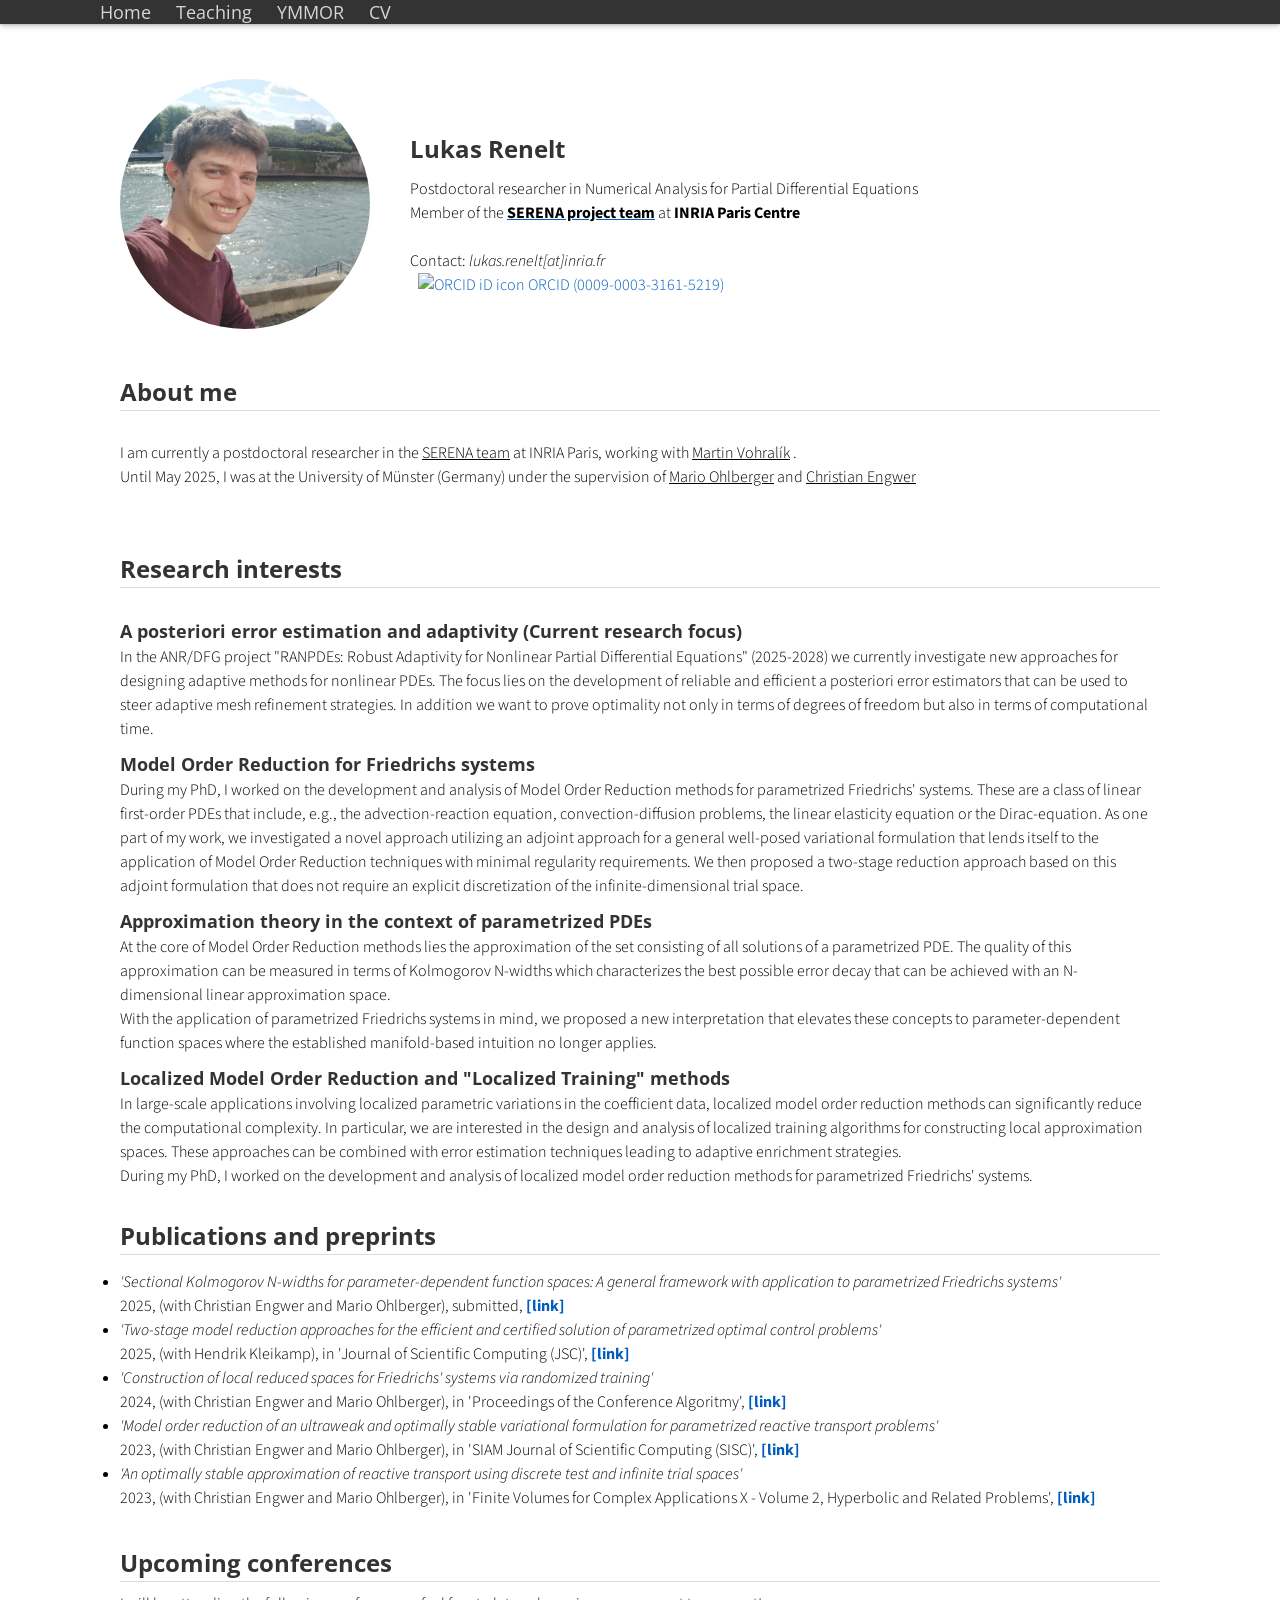
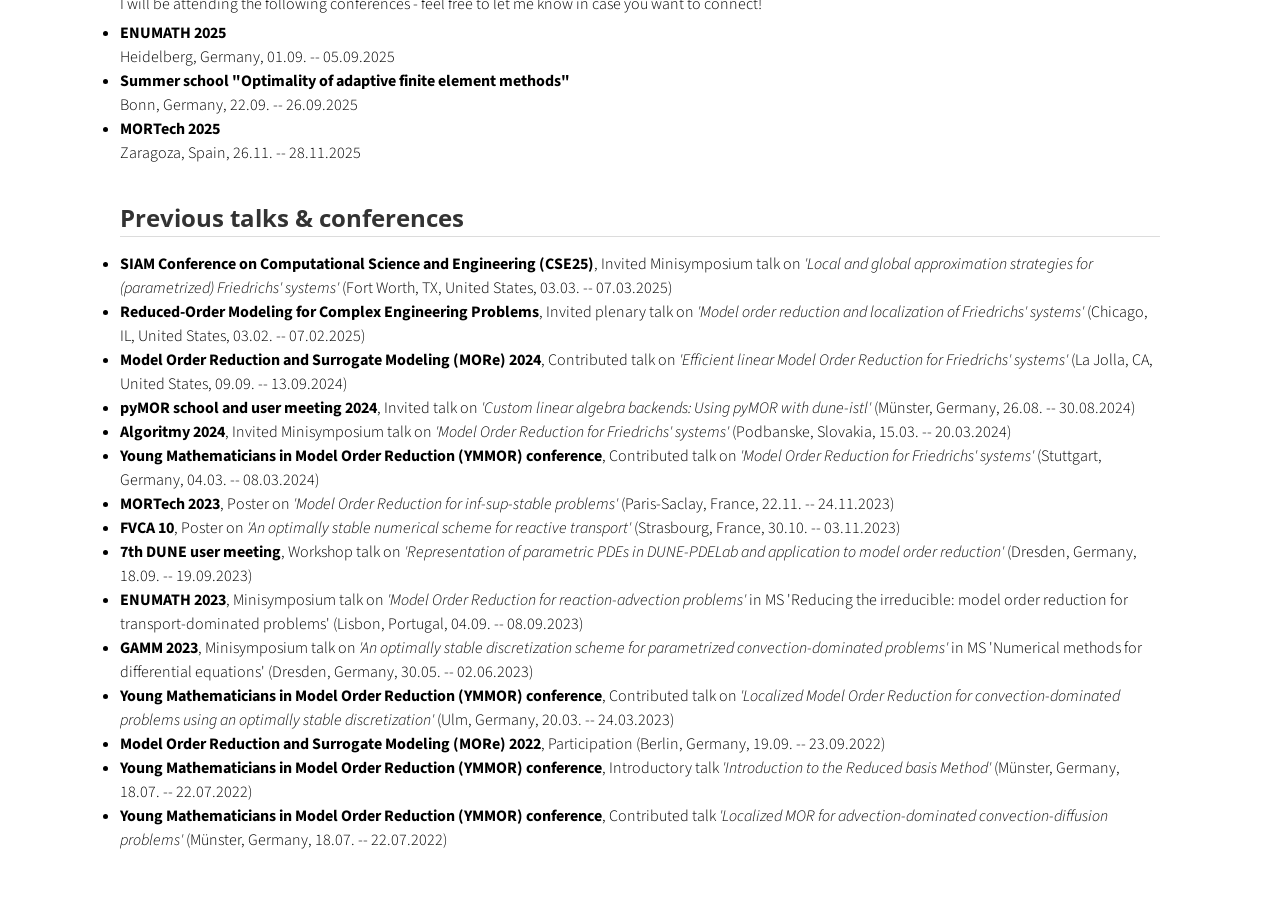
==== index.html @ 1e5be952 "add orcid" ====
<!doctype html>
<html>

<head>
  <title>Lukas Renelt</title>
  <meta charset="utf-8" name="viewport" content="width=device-width, initial-scale=1">
  <link rel="icon" type="" href="img/icons8-matlab-64.png"> 
  <link href="css/frame.css" media="screen" rel="stylesheet" type="text/css" />
  <link href="css/controls.css" media="screen" rel="stylesheet" type="text/css" />
  <link href="css/custom.css" media="screen" rel="stylesheet" type="text/css" />
  <link href='https://fonts.googleapis.com/css?family=Open+Sans:400,700' rel='stylesheet' type='text/css'>
  <link href='https://fonts.googleapis.com/css?family=Open+Sans+Condensed:300,700' rel='stylesheet' type='text/css'>
  <link href="https://fonts.googleapis.com/css?family=Source+Sans+Pro:400,700" rel="stylesheet">
  <script src="https://ajax.googleapis.com/ajax/libs/jquery/3.3.1/jquery.min.js"></script>
  <script src="js/menu.js"></script>
  <script>
    (function (i, s, o, g, r, a, m) {
      i['GoogleAnalyticsObject'] = r;
      i[r] = i[r] || function () {
        (i[r].q = i[r].q || []).push(arguments)
      }, i[r].l = 1 * new Date();
      a = s.createElement(o),
        m = s.getElementsByTagName(o)[0];
      a.async = 1;
      a.src = g;
      m.parentNode.insertBefore(a, m)
    })(window, document, 'script', 'https://www.google-analytics.com/analytics.js', 'ga');
    ga('create', 'UA-103598896-1', 'auto');
    ga('send', 'pageview');
  </script>
</head>


<body>
  <div class="menu-container"></div>
  <div class="content-container">
    <div class="content">
      <div class="content-table flex-column">
        <div class="flex-row">
          <div class="flex-item flex-column">
            <img class="image" id="me" src="img/profile.jpeg" alt="An image showing the author of the website Lukas Renelt">
          </div>
          <div class="flex-item flex-column">
            <h2>Lukas Renelt</h2>
            <p class="text">
              Postdoctoral researcher in Numerical Analysis for Partial Differential Equations<br>
              Member of the
              <a href="https://team.inria.fr/serena/" style="text-decoration-line: underline" target="_blank"><b><FONT COLOR="#000000">SERENA project team</FONT></b></a>
              at
              <a href="https://www.inria.fr/en/inria-paris-centre" target="_blank"><b><FONT COLOR="#000000">INRIA Paris Centre</FONT></b></a>
              <br><br>
              Contact: <em>lukas.renelt[<span>at</span>]inria.fr</em><br>
              <a
                id="cy-effective-orcid-url"
                class="underline"
                href="https://orcid.org/0009-0003-3161-5219"
                target="orcid.widget"
                rel="me noopener noreferrer"
                style="vertical-align: top">
                <img
                  src="https://orcid.org/sites/default/files/images/orcid_16x16.png"
                  style="width: 1em; margin-inline-start: 0.5em"
                  alt="ORCID iD icon"/>
                 ORCID (0009-0003-3161-5219)
              </a>
            </p>
          </div>
        </div>
        <div class="flex-row">
          <div class="flex-item flex-column">
            <h2>About me</h2>
            <hr>
            <p class="text">
              <Div Align=justify> 
                I am currently a postdoctoral researcher in the   
                <a href="https://team.inria.fr/serena/" style="text-decoration-line: underline; color: black;" target="_blank">
                  SERENA team</a>
                at INRIA Paris, working with
                <a href="https://who.rocq.inria.fr/Martin.Vohralik/" style="text-decoration-line: underline; color: black;" target="_blank">
                  Martin Vohralík</a>
                .
                <br>
                Until May 2025, I was at the University of Münster (Germany)
                under the supervision of
                <a href="https://www.uni-muenster.de/AMM/en/ohlberger/team/mario_ohlberger.shtml" style="text-decoration-line: underline; color: black;" target="_blank">
                  Mario Ohlberger</a>
                and
                <a href="https://www.uni-muenster.de/AMM/en/engwer/team/engwer.shtml" style="text-decoration-line: underline; color: black;" target="_blank">
                  Christian Engwer</a>
              </Div>
            </p>

          <h2 id="interests">Research interests</h2>
          <hr>
          <p class="text-small-margin">          
          <h3 id="aposteriori">A posteriori error estimation and adaptivity (Current research focus)</h3>
          In the ANR/DFG project "RANPDEs: Robust Adaptivity for Nonlinear Partial Differential Equations" (2025-2028) we currently investigate new approaches for designing adaptive methods for nonlinear PDEs.
          The focus lies on the development of reliable and efficient a posteriori error estimators that can be used to steer adaptive mesh refinement strategies. In addition we want to prove optimality not only in terms of degrees of freedom but also in terms of computational time.
          
          <h3>Model Order Reduction for Friedrichs systems</h3>
          During my PhD, I worked on the development and analysis of Model Order Reduction methods for parametrized Friedrichs' systems. These are a class of linear first-order PDEs that include, e.g., the advection-reaction equation, convection-diffusion problems, the linear elasticity equation or the Dirac-equation.
          As one part of my work, we investigated a novel approach utilizing an adjoint approach for a general well-posed variational formulation that lends itself to the application of Model Order Reduction techniques with minimal regularity requirements.
          We then proposed a two-stage reduction approach based on this adjoint formulation that does not require an explicit discretization of the infinite-dimensional trial space.

          <h3 id="fiberTheory">Approximation theory in the context of parametrized PDEs</h3>
          At the core of Model Order Reduction methods lies the approximation of the set consisting of all solutions of a parametrized PDE.
          The quality of this approximation can be measured in terms of Kolmogorov N-widths which characterizes the best possible error decay that can be achieved with an N-dimensional linear approximation space.
          <br>
          With the application of parametrized Friedrichs systems in mind, we proposed a new interpretation that elevates these concepts to parameter-dependent function spaces where the established manifold-based intuition no longer applies. 
          
          <h3 id="localizedMor">Localized Model Order Reduction and "Localized Training" methods</h3>
          In large-scale applications involving localized parametric variations in the coefficient data, localized model order reduction methods can significantly reduce the computational complexity.
          In particular, we are interested in the design and analysis of localized training algorithms for constructing local approximation spaces.
          These approaches can be combined with error estimation techniques leading to adaptive enrichment strategies.
          <br>
          During my PhD, I worked on the development and analysis of localized model order reduction methods for parametrized Friedrichs' systems.
              
          <h2 id="journal-paper">Publications and preprints</h2>
          <hr>
          <ul class="text-small-margin">
            <li>
              <em>'Sectional Kolmogorov N-widths for parameter-dependent function spaces: A general framework with application to parametrized Friedrichs systems'</em><br>
              2025, (with Christian Engwer and Mario Ohlberger), submitted,
              <a href="https://arxiv.org/abs/2507.00678"><b>[link]</b></a>
            </li>
            <li>
              <em>'Two-stage model reduction approaches for the efficient and certified solution of parametrized optimal control problems'</em><br>
              2025, (with Hendrik Kleikamp), in 'Journal of Scientific Computing (JSC)',
              <a href="https://dx.doi.org/10.1007/s10915-025-02988-w"><b>[link]</b></a>
            </li>
            <li>
              <em>'Construction of local reduced spaces for Friedrichs' systems via randomized training'</em><br>
              2024, (with Christian Engwer and Mario Ohlberger), in 'Proceedings of the Conference Algoritmy',
              <a href="http://www.iam.fmph.uniba.sk/amuc/ojs/index.php/algoritmy/article/view/2144"><b>[link]</b></a>
            </li>
            <li>
              <em>'Model order reduction of an ultraweak and optimally stable variational formulation for parametrized reactive transport problems'</em><br>
              2023, (with Christian Engwer and Mario Ohlberger), in 'SIAM Journal of Scientific Computing (SISC)',
              <a href="https://dx.doi.org/10.1137/23M1613402"><b>[link]</b></a>
            </li>
            <li>
              <em>'An optimally stable approximation of reactive transport using discrete test and infinite trial spaces'</em><br>
              2023, (with Christian Engwer and Mario Ohlberger), in 'Finite Volumes for Complex Applications X - Volume 2, Hyperbolic and Related Problems',
              <a href="https://dx.doi.org/10.1007/978-3-031-40860-1_30"><b>[link]</b></a>
            </li>
          </ul>

          <h2 id="talks">Upcoming conferences</h2>
          <hr>
          I will be attending the following conferences - feel free to let me know in case you want to connect!
          <ul class="text-small-margin">
            <li>
              <b>ENUMATH 2025</b> <br>
              Heidelberg, Germany, 01.09. -- 05.09.2025
            </li>
            <li>
              <b>Summer school "Optimality of adaptive finite element methods"</b> <br>
              Bonn, Germany, 22.09. -- 26.09.2025
            </li>
            <li>
              <b>MORTech 2025</b> <br>
              Zaragoza, Spain, 26.11. -- 28.11.2025
            </li>
          </ul>


          <h2 id="talks">Previous talks & conferences</h2>
          <hr>
          <ul class="text-small-margin">
            <li>
              <b>SIAM Conference on Computational Science and Engineering (CSE25)</b>, Invited Minisymposium talk on <em>'Local and global approximation strategies for (parametrized) Friedrichs' systems'</em> (Fort Worth, TX, United States, 03.03. -- 07.03.2025)
            </li>
            <li>
              <b>Reduced-Order Modeling for Complex Engineering Problems</b>, Invited plenary talk on <em>'Model order reduction and localization of Friedrichs' systems'</em> (Chicago, IL, United States, 03.02. -- 07.02.2025)
            </li>
            <li>
              <b>Model Order Reduction and Surrogate Modeling (MORe) 2024</b>, Contributed talk on <em>'Efficient linear Model Order Reduction for Friedrichs' systems'</em> (La Jolla, CA, United States, 09.09. -- 13.09.2024)
            </li>
            <li>
              <b>pyMOR school and user meeting 2024</b>, Invited talk on <em>'Custom linear algebra backends: Using pyMOR with dune-istl'</em> (Münster, Germany, 26.08. -- 30.08.2024)
            </li>
            <li>
              <b>Algoritmy 2024</b>, Invited Minisymposium talk on <em>'Model Order Reduction for Friedrichs' systems'</em> (Podbanske, Slovakia, 15.03. -- 20.03.2024)
            </li>
            <li>
              <b>Young Mathematicians in Model Order Reduction (YMMOR) conference</b>, Contributed talk on <em>'Model Order Reduction for Friedrichs' systems'</em> (Stuttgart, Germany, 04.03. -- 08.03.2024)
            </li>
            <li>
              <b>MORTech 2023</b>, Poster on <em>'Model Order Reduction for inf-sup-stable problems'</em> (Paris-Saclay, France, 22.11. -- 24.11.2023)
            </li>
            <li>
              <b>FVCA 10</b>, Poster on <em>'An optimally stable numerical scheme for reactive transport'</em> (Strasbourg, France, 30.10. -- 03.11.2023)
            </li>
            <li>
              <b>7th DUNE user meeting</b>, Workshop talk on <em>'Representation of parametric PDEs in DUNE-PDELab and application to model order reduction'</em> (Dresden, Germany, 18.09. -- 19.09.2023)
            </li>
            <li>
              <b>ENUMATH 2023</b>, Minisymposium talk on <em>'Model Order Reduction for reaction-advection problems'</em> in MS 'Reducing the irreducible: model order reduction for transport-dominated problems' (Lisbon, Portugal, 04.09. -- 08.09.2023)
            </li>
            <li>
              <b>GAMM 2023</b>, Minisymposium talk on <em>'An optimally stable discretization scheme for parametrized convection-dominated problems'</em> in MS 'Numerical methods for differential equations' (Dresden, Germany, 30.05. -- 02.06.2023)
            </li>
            <li>
              <b>Young Mathematicians in Model Order Reduction (YMMOR) conference</b>, Contributed talk on <em>'Localized Model Order Reduction for convection-dominated problems using an optimally stable discretization'</em> (Ulm, Germany, 20.03. -- 24.03.2023)
            </li>
            <li>
              <b>Model Order Reduction and Surrogate Modeling (MORe) 2022</b>, Participation (Berlin, Germany, 19.09. -- 23.09.2022)
            </li>
            <li>
              <b>Young Mathematicians in Model Order Reduction (YMMOR) conference</b>, Introductory talk <em>'Introduction to the Reduced basis Method'</em> (Münster, Germany, 18.07. -- 22.07.2022)
            </li>
            <li>
              <b>Young Mathematicians in Model Order Reduction (YMMOR) conference</b>, Contributed talk <em>'Localized MOR for advection-dominated convection-diffusion problems'</em> (Münster, Germany, 18.07. -- 22.07.2022)
            </li>
          </ul>
        </div>
      </div>
    </div>
  </div>

</body>

</html>
---- css/frame.css ----
html,
body {
  margin: 0;
  padding: 0;
  background-color: white;
  font-family: 'Open Sans', Helvetica, Arial, sans-serif;
  left: 0;
  right: 0;
  width: auto;
}

/* This is a hack for FireFox that the <b> tag does not work */
strong,
b {
  font-weight: bold;
}

a {
  outline: none;
  cursor: pointer;
}

img {
  -webkit-touch-callout: none;
  -webkit-user-select: none;
  -khtml-user-select: none;
  -moz-user-select: none;
  -ms-user-select: none;
  user-select: none;
}

video {
  -webkit-touch-callout: none;
  -webkit-user-select: none;
  -khtml-user-select: none;
  -moz-user-select: none;
  -ms-user-select: none;
  user-select: none;
}

h2 {
  font-size: 24px;
  color: #333333;
  margin: 30px 0 0 0;
  padding: 0;
  font-weight: bold;
  font-family: 'Open Sans', Helvetica, Arial, sans-serif;
}

h3 {
  font-size: 18px;
  color: #333333;
  margin: 10px 0 0 0;
  padding: 0;
  font-weight: bold;
  font-family: 'Open Sans', Helvetica, Arial, sans-serif;
}

ul,
ol {
  margin: 10px 0 10px 0;
}

li ol,
li ul {
  margin: 0;
}

hr {
  border: 0;
  height: 1px;
  background: rgb(220, 220, 220);
  margin: 0 0 10px 0;
}

.menu-container {
  z-index: 2;
  position: relative;
  width: 100%;
  background-color: #333333;
  min-width: 300px;
  -webkit-touch-callout: none;
  -webkit-user-select: none;
  -khtml-user-select: none;
  -moz-user-select: none;
  -ms-user-select: none;
  user-select: none;
  box-shadow: 0 0px 4px rgb(0 0 0 / 32%), 0 0px 10px rgb(0 0 0 / 23%);
}

.menu {
  position: relative;
  margin: 0 auto;
  max-width: 1100px;
}

.menu .menu-table {
  padding: 0px 10px;
  width: 100%;
  margin: 0;
}

.menu .menu-highlight {
  color: rgb(255, 255, 255) !important;
  opacity: 1 !important;
  font-weight: 700 !important;
}

.menu .logo {
  margin-left: 20px;
}

.menu .logo a {
  color: rgba(255, 255, 255, 0.8);
  font-family: 'Open Sans Condensed', Helvetica, Arial, sans-serif;
  font-size: 30px;
  text-decoration: none;
  font-weight: 700;
  flex: 1 auto;
  padding: 10px 0;
}

.menu .logo a:hover {
  cursor: pointer;
}

.menu .logo img {
  margin: 0;
  padding: 0;
}

.menu .menu-button {
  width: 40px;
  height: 40px;
  display: none;
  cursor: pointer;
  margin-right: 20px;
}

.menu .menu-button img {
  width: 30px;
  height: 30px;
}

.menu .menu-items {
  align-self: stretch;
}

.menu .menu-items>a,
.menu .menu-items>div {
  color: rgba(255, 255, 255, 0.8);
  text-decoration: none;
  font-weight: 400;
  font-size: 18px;
  flex: 1 auto;
  transition: opacity 0.1s ease-in-out;
  -moz-transition: opacity 0.1s ease-in-out;
  -webkit-transition: opacity 0.1s ease-in-out;
  font-family: 'Open Sans', Helvetica, Arial, sans-serif;
  white-space: nowrap;
  display: flex;
  align-items: center;
  height: 100%;
}

.menu .menu-items>a:not(:last-child),
.menu .menu-items>div:not(:last-child) {
  margin-right: 25px;
}

.menu .menu-items>a:hover,
.menu .menu-items>div:hover {
  color: rgb(255, 255, 255);
  opacity: 1;
  cursor: pointer;
}

.menu .menu-items .dropdown {
  overflow: hidden;
  cursor: pointer;
}

.menu .menu-items .dropdown .dropbtn {
  font-family: inherit;
  text-decoration: inherit;
  color: inherit;
  font-weight: inherit;
  font-size: inherit;
  transition: inherit;
  -moz-transition: inherit;
  -webkit-transition: inherit;
  white-space: inherit;
  display: flex;
  align-items: center;
  height: 100%;
}

.menu .menu-items .dropdown i {
  color: #ffffff;
  margin-left: 5px;
}

.menu .menu-items .dropdown .dropdown-content {
  display: none;
  position: absolute;
  background-color: #f9f9f9;
  min-width: 100px;
  box-shadow: 0px 8px 16px 0px rgba(0, 0, 0, 0.2);
  z-index: 1;
  top: 100%;
  border-top: 3px solid #848484;
  border-bottom-left-radius: 2px;
  border-bottom-right-radius: 2px;
}

.menu .menu-items .dropdown .dropdown-content a {
  color: black;
  padding: 10px 20px;
  text-decoration: none;
  display: block;
  text-align: left;
}

.menu .menu-items .dropdown .dropdown-content a:hover {
  background-color: #ddd;
  color: black;
}

.menu .menu-items .dropdown .dropdown-content a:last-child:hover {
  border-bottom-left-radius: 2px;
  border-bottom-right-radius: 2px;
}

.menu .menu-items .dropdown:hover .dropdown-content {
  display: block;
}

.content-container {
  z-index: 1;
  position: relative;
  width: 100%;
  min-width: 300px;
}

.content {
  position: relative;
  margin: 0 auto;
  font-size: 16px;
  font-family: 'Source Sans Pro', Helvetica, Arial, sans-serif;
  font-weight: 300;
  line-height: 1.5;
  max-width: 1100px;
  overflow-x: auto;
}

.content p a,
.content ul a,
.content ol a {
  text-decoration: none;
  color: #005cbf;
}

.content p a:hover,
.content ul a:hover,
.content ol a:hover {
  text-decoration: underline;
}

.content-table {
  padding: 40px 10px;
  width: 100%;
  margin: 0;
}

.banner {
  position: relative;
  font-size: 16px;
  font-family: 'Source Sans Pro', Helvetica, Arial, sans-serif;
  font-weight: 300;
  line-height: 1.5;
  overflow-x: auto;
  background-color: #005cbf;
  display: flex;
}

.banner .banner-table {
  padding: 0;
  width: 100%;
  margin: 0 auto;
  align-self: flex-end;
}

.banner h2,
.banner h3,
.banner p,
.banner span {
  color: white;
}

.banner .flex-item {
  max-width: 900px;
  margin: 20px auto;
  padding: 0 30px;
}

.flex-column {
  display: flex;
  flex-direction: column;
  flex-wrap: wrap;
  justify-content: flex-start;
  align-items: stretch;
  align-content: stretch;
  box-sizing: border-box;
}

.flex-row-space-between {
  display: flex;
  flex-direction: row;
  flex-wrap: wrap;
  justify-content: space-between;
  align-items: center;
  align-content: stretch;
  box-sizing: border-box;
}

.flex-row {
  display: flex;
  flex-direction: row;
  flex-wrap: wrap;
  justify-content: flex-start;
  align-items: center;
  align-content: stretch;
  box-sizing: border-box;
}

.flex-row-center {
  display: flex;
  flex-direction: row;
  flex-wrap: wrap;
  justify-content: center;
  align-items: center;
  align-content: stretch;
  box-sizing: border-box;
}

.flex-item-stretch {
  flex: 1 auto;
}

.flex-item-stretch-2 {
  flex: 1 auto;
}

.flex-item-stretch-3 {
  flex: 1 auto;
}

.flex-item-stretch-4 {
  flex: 1 auto;
}

.flex-item-stretch-5 {
  flex: 1 auto;
}

.flex-item {
  margin: 0 20px;
}

.left-align {
  float: left;
}

.right-align {
  float: right;
}

.full-width {
  width: 100%;
}

.badge-text {
  font-size: 30px;
  font-weight: 700;
}

.text {
  margin: 10px 0 10px 0;
  padding: 0;
}

.text-large-margin {
  margin: 15px 0 15px 0;
  padding: 0;
}

.text-small-margin {
  margin: 5px 0 5px 0;
  padding: 0;
}

.text-no-margin {
  margin: 0;
  padding: 0;
}

.image {
  border-radius: 2px;
  width: 100%;
  margin: 15px 0;
  -webkit-touch-callout: none;
  -webkit-user-select: none;
  -khtml-user-select: none;
  -moz-user-select: none;
  -ms-user-select: none;
  user-select: none;
  display: flex;
}

.image.center {
  align-self: center;
}

.image img,
.image video {
  width: 100%;
  height: 100%;
  box-sizing: border-box;
  display: table-cell;
  overflow: hidden;
  border-radius: 2px;
}

.adaptive-image {
  background-position: center;
  background-repeat: no-repeat;
  background-size: cover;
}

.image-wrap-text {
  float: left;
  margin: 5px 40px 25px 0;
}

.image-caption {
  width: 100%;
  text-align: center;
  margin-top: -10px;
  margin-bottom: 10px;
}

.max-width-400 {
  max-width: 400px;
}

.max-width-140 {
  max-width: 140px;
}

ol.publication {
  display: flex;
  flex-direction: column-reverse;
  list-style: none;
  margin: 7px 0 7px 0;
  padding: 0;
  flex-wrap: wrap;
}

ol.publication li {
  display: flex;
  align-items: baseline;
  margin: 0;
  padding: 0;
}

ol.publication li p:before {
  line-height: 1;
  margin-right: 5px;
}

ol.publication.C-list {
  counter-reset: C-counter;
}

ol.publication.C-list li p {
  counter-increment: C-counter;
}

ol.publication.C-list li p:before {
  content: "[C"counter(C-counter)"]";
}

ol.publication.J-list {
  counter-reset: J-counter;
}

ol.publication.J-list li p {
  counter-increment: J-counter;
}

ol.publication.J-list li p:before {
  content: "[J"counter(J-counter)"]";
}

ol.publication.T-list {
  counter-reset: T-counter;
}

ol.publication.T-list li p {
  counter-increment: T-counter;
}

ol.publication.T-list li p:before {
  content: "[T"counter(T-counter)"]";
}

ol.publication.O-list {
  counter-reset: O-counter;
}

ol.publication.O-list li p {
  counter-increment: O-counter;
}

ol.publication.O-list li p:before {
  content: "[O"counter(O-counter)"]";
}

ol.publication.P-list {
  counter-reset: P-counter;
}

ol.publication.P-list li p {
  counter-increment: P-counter;
}

ol.publication.P-list li p:before {
  content: "[P"counter(P-counter)"]";
}

ol.publication.M-list {
  counter-reset: M-counter;
}

ol.publication.M-list li p {
  counter-increment: M-counter;
}

ol.publication.M-list li p:before {
  content: "[M"counter(M-counter)"]";
}

ol.publication.F-list {
  counter-reset: F-counter;
}

ol.publication.F-list li p {
  counter-increment: F-counter;
}

ol.publication.F-list li p:before {
  content: "[F"counter(F-counter)"]";
}

ol.publication.A-list {
  counter-reset: A-counter;
}

ol.publication.A-list li p {
  counter-increment: A-counter;
}

ol.publication.A-list li p:before {
  content: "[A"counter(A-counter)"]";
}

ol.nested {
  list-style: none;
  counter-reset: item;
}

ol.nested>li:before {
  counter-increment: item;
  content: counters(item, ".") ". ";
  padding-right: 0.6em;
}

.noselect {
  -webkit-touch-callout: none;
  -webkit-user-select: none;
  -khtml-user-select: none;
  -moz-user-select: none;
  -ms-user-select: none;
  user-select: none;
}

.center-align-content {
  display: flex;
  justify-content: center;
  align-items: center;
}

.left-align-content {
  display: flex;
  justify-content: flex-start;
  align-items: center;
}

.text-large {
  font-size: 20px;
}

.text-small {
  font-size: 12px;
}

.text-italic {
  font-style: italic;
}

.text-justify {
  text-align: justify;
}

.text-center {
  text-align: center;
}

.iframe-container {
  position: absolute;
  top: 61px;
  bottom: 0;
  left: 0;
  height: auto;
  width: 100%;
  min-width: 300px;
}

.iframe {
  border: 0;
  width: 100%;
  height: 100%;
}

.iframe-in-body {
  width: 100%;
  height: 400px;
  border: 1px solid #666666;
  margin: 15px 0;
}

.iframe-in-tab {
  width: 100%;
  height: 400px;
  border: 0;
  margin: 0;
  padding: 0;
}

.force-no-scroll {
  overflow-y: hidden;
}

.force-scroll {
  overflow-y: scroll;
}

.highlight-text {
  font-weight: bold;
}

.custom-text-info,
.custom-text-info p,
.custom-text-info a {
  color: #17a2b8;
}

.custom-text-info a:hover {
  color: #007082;
}

.custom-text-primary,
.custom-text-primary p,
.custom-text-primary a {
  color: #007bff;
}

.custom-text-primary a:hover {
  color: #005cbf;
}

.custom-text-danger,
.custom-text-danger p,
.custom-text-danger a {
  color: #dc3545;
}

.custom-text-danger a:hover {
  color: #a71120;
}

.gallery {
  display: flex;
  flex-direction: row;
  flex-wrap: wrap;
  justify-content: flex-start;
  align-items: center;
  align-content: stretch;
  box-sizing: border-box;
  width: 100%;
  padding: 0 5px;
}

.gallery>a.flex-column,
.gallery>div.flex-column {
  color: black;
  text-decoration: none;
  padding: 15px;
  cursor: default;
}

.gallery>a.flex-column>img,
.gallery>a.flex-column>video,
.gallery>div.flex-column>img,
.gallery>div.flex-column>video {
  border-radius: 2px;
  width: 100%;
  background-image: url(../img/loading.gif);
  background-repeat: no-repeat;
  background-size: 30px 30px;
  background-position: center;
  min-height: 50px;
}

.gallery>a.flex-column>div,
.gallery>div.flex-column>div,
.gallery>a.flex-column>h3,
.gallery>div.flex-column>h3 {
  width: 100%;
  text-align: center;
}

.masonry {
  column-count: 2;
  column-fill: balance;
  column-gap: 0;
  box-sizing: border-box;
  width: 100%;
  padding: 0 5px;
  position: relative;
}

.masonry figure {
  break-inside: avoid;
  page-break-inside: avoid;
  border: 0;
  color: black;
  text-decoration: none;
  padding: 10px;
  margin: 0;
  cursor: default;
  -webkit-touch-callout: none;
  -webkit-user-select: none;
  -khtml-user-select: none;
  -moz-user-select: none;
  -ms-user-select: none;
  user-select: none;
  border: 5px solid transparent;
  position: relative;
  box-sizing: border-box;
  display: flex;
  flex-direction: column;
  flex-wrap: wrap;
  justify-content: flex-start;
  align-items: stretch;
  align-content: stretch;
}

.masonry figure.selected {
  border: 5px solid #007bff;
  -moz-box-shadow: inset 0 0 4px 1px #6d6d6d;
  -webkit-box-shadow: inset 0 0 4px 1px #6d6d6d;
  box-shadow: inset 0 0 4px 1px #6d6d6d;
}

.masonry figure>img,
.masonry figure>video {
  width: 100%;
  background-image: url(../img/loading.gif);
  background-repeat: no-repeat;
  background-size: 30px 30px;
  background-position: center;
  min-height: 50px;
  display: block;
  box-sizing: border-box;
  position: relative;
}

.masonry figure>figcaption {
  position: absolute;
  bottom: max(min(2vw, 20px), 15px);
  left: max(min(2vw, 20px), 15px);
  right: max(min(2vw, 20px), 15px);
  font-family: 'Oswald', Helvetica, Arial, sans-serif;
  width: auto;
  display: block;
  box-sizing: border-box;
  margin: 0;
  padding: 0;
  font-size: 25px;
  font-size: max(min(6vw, 21px), 16px);
  line-height: 1.3;
  font-weight: bold;
  color: #fff;
  text-align: center;
  background-color: transparent;
  text-shadow: -1px 1px 0 #000, 1px 1px 0 #000, 1px -1px 0 #000, -1px -1px 0 #000;
}

.masonry figure>figcaption.text-only {
  position: initial;
  background-color: rgb(80, 80, 80);
  padding: 20px 20px;
  text-shadow: none;
}

.masonry figure>figcaption.text-bottom {
  position: initial;
  font-family: 'Source Sans Pro', Helvetica, Arial, sans-serif;
  padding: 5px 5px;
  text-shadow: none;
  color: #000;
  font-weight: normal;
  font-size: 16px;
}

.masonry figure>div {
  width: calc(100% - 20px);
  display: block;
  box-sizing: border-box;
  position: absolute;
  line-height: 2;
  top: 10px;
  left: 10px;
  font-family: 'Source Sans Pro', Helvetica, Arial, sans-serif;
  font-size: 14px;
  background-color: rgba(255, 255, 255, 0.5);
  color: #000;
  text-align: center;
  padding: 0;
  height: 30px;
  margin: 0;
}

.masonry figure>div>a {
  cursor: alias;
  font-family: 'Source Sans Pro', Helvetica, Arial, sans-serif;
  font-size: 14px;
  color: #000;
  text-decoration: underline;
}

.custom-table-container {
  display: grid;
  width: fit-content;
  width: -moz-fit-content;
  margin: 15px 0;
}

.custom-table-container.center {
  margin-left: auto;
  margin-right: auto;
}

.custom-table {
  display: block;
  overflow-x: auto;
  border: 1px solid #666666;
  border-collapse: collapse;
  border-spacing: 0;
  empty-cells: show;
  margin: 0;
  padding: 0;
}

.custom-table thead {
  text-align: left;
  border-bottom: 1px solid #666666;
}

.custom-table tfoot {
  border-top: 1px solid #666666;
}

.custom-table tr.bg-color-gray {
  background-color: #dadada;
}

.custom-table tr.bg-color-light-gray {
  background-color: #efefef;
}

.custom-table td,
.custom-table th {
  padding: 5px 10px;
}

.custom-survey p.custom-answer-survey {
  font-family: 'Source Sans Pro', Helvetica, Arial, sans-serif;
  box-sizing: border-box;
  padding: 5px 10px;
  margin-top: 15px;
  margin-bottom: 0;
  margin-right: 0;
  margin-left: 0;
  background: rgb(255, 255, 255);
  border: 1px solid #7d7d7d;
  font-size: 18px;
  outline: none;
  border-radius: 0;
  width: 100%;
  white-space: pre-wrap;
  word-wrap: break-word;
  overflow-y: visible;
  overflow-x: hidden;
  min-height: 40px;
  word-break: break-word;
  hyphens: auto;
}

.custom-survey input.custom-textbox-survey,
.custom-survey textarea.custom-textbox-survey {
  font-family: 'Source Sans Pro', Helvetica, Arial, sans-serif;
  box-sizing: border-box;
  padding: 5px 10px;
  background: rgb(255, 255, 255);
  border: 1px solid #7d7d7d;
  font-size: 18px;
  outline: none;
  border-radius: 0;
  resize: none;
  width: 100%;
  white-space: pre-wrap;
  word-wrap: break-word;
  overflow-y: visible;
  overflow-x: hidden;
  min-height: 130px;
}

.custom-survey input[readonly].custom-textbox-survey,
.custom-survey textarea[readonly].custom-textbox-survey {
  cursor: default;
  background: rgb(230, 230, 230);
}

.custom-survey .custom-radio-group-survey {
  column-count: 1;
  column-fill: balance;
  column-gap: 0;
}

.custom-survey .custom-radio-group-survey.image-only {
  column-count: 2;
  column-fill: balance;
  column-gap: 0;
}

.custom-survey .custom-radio-group-survey div {
  display: flex;
  position: relative;
  width: 100%;
  break-inside: avoid;
}

.custom-survey .custom-radio-group-survey label>img {
  width: calc(100% - 5px);
  margin-top: 5px;
  margin-bottom: 10px;
  border-radius: 51%;
  box-shadow: 0 0px 4px rgba(0, 0, 0, 0.32), 0 0px 10px rgba(0, 0, 0, 0.23);
}

.custom-survey .custom-radio-group-survey input[type="radio"]+label,
.custom-survey .custom-radio-group-survey input[type="checkbox"]+label {
  position: relative;
  padding: 10px 10px 10px 48px;
  cursor: pointer;
  font-size: 16px;
  line-height: 1.8;
  display: grid;
  color: black;
  border: 0;
  font-family: 'Source Sans Pro', Helvetica, Arial, sans-serif;
  -webkit-touch-callout: none;
  -webkit-user-select: none;
  -khtml-user-select: none;
  -moz-user-select: none;
  -ms-user-select: none;
  user-select: none;
  width: 100%;
}

.custom-survey .custom-radio-group-survey.image-only input[type="radio"]+label,
.custom-survey .custom-radio-group-survey.image-only input[type="checkbox"]+label {
  padding: 10px;
}

.custom-survey .custom-radio-group-survey input[type="radio"]+label>figure,
.custom-survey .custom-radio-group-survey input[type="checkbox"]+label>figure {
  break-inside: avoid;
  page-break-inside: avoid;
  border: 0;
  color: black;
  text-decoration: none;
  padding: 0;
  margin: 0 auto;
  cursor: pointer;
  -webkit-touch-callout: none;
  -webkit-user-select: none;
  -khtml-user-select: none;
  -moz-user-select: none;
  -ms-user-select: none;
  user-select: none;
  position: relative;
  box-sizing: border-box;
  display: flex;
  flex-direction: column;
  flex-wrap: wrap;
  justify-content: flex-start;
  align-items: stretch;
  align-content: stretch;
  width: 100%;
}

.custom-survey .custom-radio-group-survey input[type="radio"]+label>figure>img,
.custom-survey .custom-radio-group-survey input[type="radio"]+label>figure>video,
.custom-survey .custom-radio-group-survey input[type="checkbox"]+label>figure>img,
.custom-survey .custom-radio-group-survey input[type="checkbox"]+label>figure>video {
  width: 100%;
  background-image: url(../img/loading.gif);
  background-repeat: no-repeat;
  background-size: 30px 30px;
  background-position: center;
  min-height: 50px;
  display: block;
  box-sizing: border-box;
  position: relative;
}

.custom-survey .custom-radio-group-survey input[type="radio"]+label>figure>figcaption,
.custom-survey .custom-radio-group-survey input[type="checkbox"]+label>figure>figcaption {
  position: absolute;
  bottom: max(min(2vw, 10px), 5px);
  left: max(min(2vw, 10px), 5px);
  right: max(min(2vw, 10px), 5px);
  font-family: 'Oswald', Helvetica, Arial, sans-serif;
  width: auto;
  display: block;
  box-sizing: border-box;
  margin: 0;
  padding: 0;
  font-size: 25px;
  font-size: max(min(4.5vw, 20px), 16px);
  line-height: 1.3;
  font-weight: bold;
  color: #fff;
  text-align: center;
  background-color: transparent;
  text-shadow: -1px 1px 0 #000, 1px 1px 0 #000, 1px -1px 0 #000, -1px -1px 0 #000;
}

.custom-survey .custom-radio-group-survey input[type="radio"]+label>figure>figcaption.text-only,
.custom-survey .custom-radio-group-survey input[type="checkbox"]+label>figure>figcaption.text-only {
  position: initial;
  background-color: rgb(80, 80, 80);
  padding: 25px 25px;
  text-shadow: none;
}

.custom-survey .custom-radio-group-survey input[type="radio"]+label>figure>div,
.custom-survey .custom-radio-group-survey input[type="checkbox"]+label>figure>div {
  width: 100%;
  display: block;
  box-sizing: border-box;
  position: absolute;
  line-height: 2;
  font-family: 'Source Sans Pro', Helvetica, Arial, sans-serif;
  font-size: 14px;
  background-color: rgba(255, 255, 255, 0.5);
  color: #000;
  text-align: center;
  padding: 0;
  height: 30px;
  margin: 0;
}

.custom-survey .custom-radio-group-survey input[type="radio"]+label>figure>div>a,
.custom-survey .custom-radio-group-survey input[type="checkbox"]+label>figure>div>a {
  cursor: alias;
  font-family: 'Source Sans Pro', Helvetica, Arial, sans-serif;
  font-size: 14px;
  color: #000;
  text-decoration: underline;
}

.custom-survey .custom-radio-group-survey input[type="radio"]:not(:disabled):hover,
.custom-survey .custom-radio-group-survey input[type="checkbox"]:not(:disabled):hover {
  color: #333333;
  background-color: #eeeeee;
}

.custom-survey .custom-radio-group-survey input[type="radio"]:disabled,
.custom-survey .custom-radio-group-survey input[type="checkbox"]:disabled {
  opacity: 0.4;
}

.custom-survey .custom-radio-group-survey input[type="radio"],
.custom-survey .custom-radio-group-survey input[type="checkbox"] {
  padding: 0;
  text-align: center;
  outline: none;
  cursor: pointer;
  box-shadow: none;
  transition: background-color 0.1s, box-shadow 0.1s;
  text-decoration: none;
  box-sizing: border-box;
  background-color: white;
  border: 0;
  border-spacing: 0;
  display: inline-block;
  -webkit-touch-callout: none;
  -webkit-user-select: none;
  -khtml-user-select: none;
  -moz-user-select: none;
  -ms-user-select: none;
  user-select: none;
  position: absolute;
  left: -9999px;
}

.custom-survey .custom-radio-group-survey input[type="radio"]:checked+label,
.custom-survey .custom-radio-group-survey input[type="checkbox"]:checked+label {
  color: white;
  background-color: #007bff;
}

.custom-survey .custom-radio-group-survey input[type="radio"]+label:before,
.custom-survey .custom-radio-group-survey input[type="checkbox"]+label:before {
  content: '';
  position: absolute;
  left: 14px;
  top: 14px;
  width: 20px;
  height: 20px;
  border: 1px solid #aaa;
  background: #fff;
  z-index: 1;
}

.custom-survey .custom-radio-group-survey input[type="radio"]+label:before {
  border-radius: 100%;
}

.custom-survey .custom-radio-group-survey input[type="checkbox"]+label:before {
  border-radius: 2px;
}

.custom-survey .custom-radio-group-survey input[type="radio"]+label:after,
.custom-survey .custom-radio-group-survey input[type="checkbox"]+label:after {
  content: '';
  width: 14px;
  height: 14px;
  background: #005cbf;
  position: absolute;
  top: 18px;
  left: 18px;
  -webkit-transition: all 0.1s ease;
  transition: all 0.1s ease;
  z-index: 1;
}

.custom-survey .custom-radio-group-survey input[type="radio"]+label:after {
  border-radius: 100%;
}

.custom-survey .custom-radio-group-survey input[type="checkbox"]+label:after {
  border-radius: 2px;
}

.custom-survey .custom-radio-group-survey input[type="radio"]:not(:checked)+label:after,
.custom-survey .custom-radio-group-survey input[type="checkbox"]:not(:checked)+label:after {
  opacity: 0;
  -webkit-transform: scale(0);
  transform: scale(0);
}

.custom-survey .custom-radio-group-survey input[type="radio"]:checked+label:after,
.custom-survey .custom-radio-group-survey input[type="checkbox"]:checked+label:after {
  opacity: 1;
  -webkit-transform: scale(1);
  transform: scale(1);
}

.custom-survey {
  padding: 25px;
  background-color: #e7e7e7;
  border: 1px solid #2f2f2f;
  border-radius: 0;
  display: flex;
  flex-direction: column;
  flex-wrap: nowrap;
}

.custom-survey .text {
  margin-top: 0;
  margin-bottom: 0;
  color: black;
}

.custom-survey h3 {
  margin-top: 0;
}

.custom-survey .custom-textbox-survey {
  color: black;
}

.custom-survey textarea.custom-textbox-survey::-webkit-input-placeholder {
  /* Edge */
  color: #a8a8a8;
}

.custom-survey textarea.custom-textbox-survey:-ms-input-placeholder {
  /* Internet Explorer */
  color: #a8a8a8;
}

.custom-survey textarea.custom-textbox-survey::placeholder {
  color: #a8a8a8;
}

.custom-survey.answer-mode {
  background-color: #afafaf;
  border: 1px solid #5d5d5d;
}

.custom-survey.answer-mode .custom-radio-group-survey input[type="radio"]+label,
.custom-survey.answer-mode .custom-radio-group-survey input[type="checkbox"]+label {
  border: 3px solid #afafaf;
}

.custom-survey.answer-mode .custom-radio-group-survey input[type="radio"]:not(.highlight)+label,
.custom-survey.answer-mode .custom-radio-group-survey input[type="checkbox"]:not(.highlight):checked+label {
  color: black;
  background-color: #afafaf;
}

.custom-survey.answer-mode .custom-radio-group-survey input[type="radio"].highlight+label,
.custom-survey.answer-mode .custom-radio-group-survey input[type="checkbox"].highlight+label {
  box-shadow: 0px 0px 0px 5px white inset;
  background-color: #007bff;
  color: white;
}

.custom-survey.answer-mode .custom-textbox-survey {
  color: #636363;
}

.custom-survey.answer-mode .custom-textbox-survey:disabled {
  background: #dddddd;
}

.no-top-margin {
  margin-top: 0;
}

.no-bottom-margin {
  margin-bottom: 0;
}

.break-long-url {
  /* These are technically the same, but use both */
  overflow-wrap: break-word;
  word-wrap: break-word;

  -ms-word-break: break-all;
  /* This is the dangerous one in WebKit, as it breaks things wherever */
  word-break: break-all;
  /* Instead use this non-standard one: */
  word-break: break-word;

  /* Adds a hyphen where the word breaks, if supported (No Blink) */
  -ms-hyphens: auto;
  -moz-hyphens: auto;
  -webkit-hyphens: auto;
  hyphens: auto;
}

.graph-title {
  font-size: 20px;
  margin-bottom: 0;
  margin-top: 15px;
}

.add-top-margin {
  margin-top: 15px;
}

.add-top-margin-small {
  margin-top: 5px;
}

.add-top-margin-large {
  margin-top: 30px;
}

.add-bottom-margin {
  margin-bottom: 15px;
}

.add-bottom-margin-small {
  margin-bottom: 5px;
}

.add-bottom-margin-large {
  margin-bottom: 30px;
}

@media screen and (min-width: 900px) {
  .flex-item-stretch {
    flex: 1;
  }

  .flex-item-stretch-2 {
    flex: 2;
  }

  .flex-item-stretch-3 {
    flex: 3;
  }

  .flex-item-stretch-4 {
    flex: 4;
  }

  .flex-item-stretch-5 {
    flex: 5;
  }
}

@media screen and (max-width: 750px) {
  .logo {
    -webkit-tap-highlight-color: transparent;
  }

  .menu .menu-button {
    display: flex;
    flex-direction: row;
    flex-wrap: wrap;
    justify-content: flex-end;
    align-items: center;
    align-content: stretch;
    box-sizing: border-box;
    -webkit-tap-highlight-color: transparent;
  }

  .menu .menu-button:focus {
    pointer-events: none;
  }

  .menu .menu-button:focus+.menu-items {
    display: block;
  }

  .menu .menu-button:focus+.menu-items>a,
  .menu .menu-button:focus+.menu-items>div {
    display: block;
  }

  .menu .menu-items {
    display: none;
    width: 100%;
    margin-bottom: 10px;
    align-self: baseline;
  }

  .menu .menu-items:hover {
    display: block;
  }

  .menu .menu-items>a:not(:last-child),
  .menu .menu-items>div:not(:last-child) {
    margin-right: 0;
  }

  .menu .menu-items>a,
  .menu .menu-items>div {
    display: block;
    width: 100%;
    padding: 10px 0;
    border-top: 1px solid rgba(255, 255, 255, 0.5);
  }

  .menu .menu-items .dropdown {
    padding-bottom: 0;
  }

  .menu .menu-items .dropdown .dropdown-content {
    margin-top: 10px;
    position: relative;
    display: block;
    background-color: inherit;
    color: inherit;
    box-shadow: none;
    border-top: 0;
  }

  .menu .menu-items .dropdown .dropdown-content a {
    border-top: 1px solid rgba(255, 255, 255, 0.5);
    color: rgba(255, 255, 255, 0.8);
    padding: 10px 20px;
    text-decoration: none;
    display: block;
    text-align: left;
  }

  .menu .menu-items .dropdown .dropdown-content a::before {
    content: "";
    display: inline-block;
    width: 0.5em;
    height: 0.5em;
    margin-right: 0.5em;
    margin-top: 0.25em;
    border-left: 1px solid;
    border-bottom: 1px solid;
    vertical-align: top;
    opacity: 0.5;
  }

  .menu .menu-items .dropdown .dropdown-content a:hover {
    background-color: inherit;
    color: inherit;
  }

  .menu .menu-items .dropdown .dropbtn {
    margin-top: 0;
    display: block;
    width: 100%;
    text-align: left;
  }

  .image-wrap-text {
    max-width: 100%;
    margin-bottom: 20px;
    margin-right: 0;
  }
}

@media screen and (min-width: 900px) {
  .masonry {
    column-count: 3;
  }

  .custom-survey .custom-radio-group-survey.image-only {
    column-count: 2;
  }

  .gallery>a.flex-column,
  .gallery>div.flex-column {
    flex: 1 0 25%;
    max-width: 25%;
  }
}

@media screen and (min-width: 700px) and (max-width: 900px) {
  .masonry {
    column-count: 3;
  }

  .custom-survey .custom-radio-group-survey.image-only {
    column-count: 2;
  }

  .gallery>a.flex-column,
  .gallery>div.flex-column {
    flex: 1 0 33.3%;
    max-width: 33.3%;
  }
}

@media screen and (min-width: 500px) and (max-width: 700px) {
  .masonry {
    column-count: 2;
  }

  .custom-survey .custom-radio-group-survey.image-only {
    column-count: 1;
  }

  .gallery>a.flex-column,
  .gallery>div.flex-column {
    flex: 1 0 50%;
    max-width: 50%;
  }
}

@media screen and (max-width: 500px) {
  .masonry {
    column-count: 1;
  }

  .custom-survey .custom-radio-group-survey.image-only {
    column-count: 1;
  }

  .gallery>a.flex-column,
  .gallery>div.flex-column {
    flex: 1 0 100%;
    max-width: 100%;
  }
}
---- css/controls.css ----
.col-container {
  display: table; /* Make the container element behave like a table */
  width: 100%; /* Set full-width to expand the whole page */
}

.col {
  display: table-cell; /* Make elements inside the container behave like table cells */
}


.custom-image-button {
  display: flex;
  flex-direction: column;
  flex-wrap: wrap;
  justify-content: flex-start;
  align-items: stretch;
  align-content: stretch;
  box-sizing: border-box;
  text-decoration: none;
  -webkit-touch-callout: none;
  -webkit-user-select: none;
  -khtml-user-select: none;
  -moz-user-select: none;
  -ms-user-select: none;
  user-select: none;
}

.custom-button {
  font-family: 'Open Sans', Helvetica, Arial, sans-serif;
  padding: 10px 20px;
  text-align: center;
  font-size: 14px;
  line-height: 15px;
  outline: none;
  border-radius: 2px;
  cursor: pointer;
  box-shadow: none;
  transition: background-color 0.1s, box-shadow 0.1s, border 0.1s;
  text-decoration: none;
  display: block;
  box-sizing: border-box;
  color: white;
  border: 1px solid #7d7d7d;
  background-color: #7d7d7d;
  -webkit-touch-callout: none;
  -webkit-user-select: none;
  -khtml-user-select: none;
  -moz-user-select: none;
  -ms-user-select: none;
  user-select: none;
}

.custom-button:not(:disabled):hover {
  background-color: #4d4d4d;
  border-color: #4d4d4d;
}

.custom-button:not(:disabled):active {
  background-color: #4d4d4d;
  border-color: #4d4d4d;
}

.custom-button:disabled {
  opacity: 0.4;
  cursor: default;
}

.custom-button-primary {
  background-color: #007bff;
  border-color: #007bff;
}

.custom-button-primary:not(:disabled):hover {
  background-color: #005cbf;
  border-color: #005cbf;
}

.custom-button-primary:not(:disabled):active {
  background-color: #005cbf;
  border-color: #005cbf;
}

.custom-button-danger {
  background-color: #dc3545;
  border-color: #dc3545;
}

.custom-button-danger:not(:disabled):hover {
  background-color: #a71120;
  border-color: #a71120;
}

.custom-button-danger:not(:disabled):active {
  background-color: #a71120;
  border-color: #a71120;
}

.custom-button-info {
  background-color: #17a2b8;
  border-color: #17a2b8;
}

.custom-button-info:not(:disabled):hover {
  background-color: #007082;
  border-color: #007082;
}

.custom-button-info:not(:disabled):active {
  background-color: #007082;
  border-color: #007082;
}

.custom-button-flat {
  font-family: 'Open Sans', Helvetica, Arial, sans-serif;
  text-align: center;
  font-size: 16px;
  line-height: 16px;
  outline: none;
  border-radius: 48px;
  cursor: pointer;
  box-shadow: none;
  transition: background-color 0.1s, box-shadow 0.1s, border 0.1s;
  text-decoration: none;
  color: black;
  border: 1px solid #777777;
  background-color: white;
  padding: 13px;
  display: flex;
  flex-direction: row;
  flex-wrap: wrap;
  justify-content: center;
  align-items: center;
  align-content: center;
  box-sizing: border-box;
  -webkit-touch-callout: none;
  -webkit-user-select: none;
  -khtml-user-select: none;
  -moz-user-select: none;
  -ms-user-select: none;
  user-select: none;
}

.custom-button-flat.large {
  font-size: 18px;
  line-height: 18px;
  padding: 17px;
  border-radius: 56px;
}

.custom-button-flat.small {
  font-size: 14px;
  line-height: 14px;
  padding: 12px;
  border-radius: 42px;
}

.custom-button-flat:disabled {
  opacity: 0.4;
  cursor: default;
}

.custom-button-flat img {
  width: 20px;
  height: 20px;
}

.custom-button-flat.small img {
  width: 16px;
  height: 16px;
}

.custom-button-flat.large img {
  width: 24px;
  height: 24px;
}

.custom-button-flat span {
  margin-left: 6px;
}

input.custom-textbox,
textarea.custom-textbox {
  font-family: 'Source Sans Pro', Helvetica, Arial, sans-serif;
  box-sizing: border-box;
  padding: 5px 10px;
  background: rgb(255, 255, 255);
  border: 1px solid #7d7d7d;
  font-size: 16px;
  outline: none;
  border-radius: 2px;
  resize: vertical;
}

input.custom-textbox {
  min-height: 37px;
  max-height: 37px;
}

textarea.custom-textbox {
  min-height: 60px;
  max-height: 200px;
}

input[readonly].custom-textbox,
textarea[readonly].custom-textbox {
  cursor: default;
  background: rgb(230, 230, 230);
}

.control-group {
  display: flex;
  flex-direction: row;
  flex-wrap: wrap;
  justify-content: flex-start;
  align-items: center;
  align-content: stretch;
  box-sizing: border-box;
  -webkit-touch-callout: none;
  -webkit-user-select: none;
  -khtml-user-select: none;
  -moz-user-select: none;
  -ms-user-select: none;
  user-select: none;
}

.control-group .custom-image-button {
  margin: 10px 0 10px 0;
}

.control-group .custom-image-button:not(:last-child) {
  margin-right: 15px;
}

.control-group .custom-button {
  margin: 10px 0 10px 0;
}

.control-group .custom-button:not(:last-child) {
  margin-right: 15px;
}

.control-group .custom-button-flat {
  margin: 10px 0 10px 0;
}

.control-group .custom-button-flat:not(:last-child) {
  margin-right: 15px;
}

.control-group .custom-textbox {
  margin: 10px 0 10px 0;
}

.control-group .custom-textbox:not(:last-child) {
  margin-right: 15px;
}

@media screen and (max-width: 500px) {
  .stretch-on-mobile {
    margin-left: 0 !important;
    margin-right: 0 !important;
    flex: 1 0 100%;
    max-width: 100%;
  }
}

.pulse-white {
  box-shadow: 0 0 0 rgba(255, 255, 255, 0.5);
  animation: pulse-white 2s infinite;
}

@-webkit-keyframes pulse-white {
  0% {
    -webkit-box-shadow: 0 0 0 0 rgba(255, 255, 255, 0.5);
  }

  70% {
    -webkit-box-shadow: 0 0 0 15px rgba(255, 255, 255, 0);
  }

  100% {
    -webkit-box-shadow: 0 0 0 0 rgba(255, 255, 255, 0);
  }
}

@keyframes pulse-white {
  0% {
    -moz-box-shadow: 0 0 0 0 rgba(255, 255, 255, 0.5);
    box-shadow: 0 0 0 0 rgba(255, 255, 255, 0.5);
  }

  70% {
    -moz-box-shadow: 0 0 0 15px rgba(255, 255, 255, 0);
    box-shadow: 0 0 0 15px rgba(255, 255, 255, 0);
  }

  100% {
    -moz-box-shadow: 0 0 0 0 rgba(255, 255, 255, 0);
    box-shadow: 0 0 0 0 rgba(255, 255, 255, 0);
  }
}

.pulse-black {
  box-shadow: 0 0 0 rgba(0, 0, 0, 0.5);
  animation: pulse-black 2s infinite;
}

@-webkit-keyframes pulse-black {
  0% {
    -webkit-box-shadow: 0 0 0 0 rgba(0, 0, 0, 0.5);
  }

  70% {
    -webkit-box-shadow: 0 0 0 15px rgba(0, 0, 0, 0);
  }

  100% {
    -webkit-box-shadow: 0 0 0 0 rgba(0, 0, 0, 0);
  }
}

@keyframes pulse-black {
  0% {
    -moz-box-shadow: 0 0 0 0 rgba(0, 0, 0, 0.5);
    box-shadow: 0 0 0 0 rgba(0, 0, 0, 0.5);
  }

  70% {
    -moz-box-shadow: 0 0 0 15px rgba(0, 0, 0, 0);
    box-shadow: 0 0 0 15px rgba(0, 0, 0, 0);
  }

  100% {
    -moz-box-shadow: 0 0 0 0 rgba(0, 0, 0, 0);
    box-shadow: 0 0 0 0 rgba(0, 0, 0, 0);
  }
}

.pulse-primary {
  box-shadow: 0 0 0 rgba(0, 123, 255, 0.5);
  animation: pulse-primary 2s infinite;
}

@-webkit-keyframes pulse-primary {
  0% {
    -webkit-box-shadow: 0 0 0 0 rgba(0, 123, 255, 0.5);
  }

  70% {
    -webkit-box-shadow: 0 0 0 15px rgba(0, 123, 255, 0);
  }

  100% {
    -webkit-box-shadow: 0 0 0 0 rgba(0, 123, 255, 0);
  }
}

@keyframes pulse-primary {
  0% {
    -moz-box-shadow: 0 0 0 0 rgba(0, 123, 255, 0.5);
    box-shadow: 0 0 0 0 rgba(0, 123, 255, 0.5);
  }

  70% {
    -moz-box-shadow: 0 0 0 15px rgba(0, 123, 255, 0);
    box-shadow: 0 0 0 15px rgba(0, 123, 255, 0);
  }

  100% {
    -moz-box-shadow: 0 0 0 0 rgba(0, 123, 255, 0);
    box-shadow: 0 0 0 0 rgba(0, 123, 255, 0);
  }
}

.pulse-danger {
  box-shadow: 0 0 0 rgba(220, 53, 69, 0.5);
  animation: pulse-danger 2s infinite;
}

@-webkit-keyframes pulse-danger {
  0% {
    -webkit-box-shadow: 0 0 0 0 rgba(220, 53, 69, 0.5);
  }

  70% {
    -webkit-box-shadow: 0 0 0 15px rgba(220, 53, 69, 0);
  }

  100% {
    -webkit-box-shadow: 0 0 0 0 rgba(220, 53, 69, 0);
  }
}

@keyframes pulse-danger {
  0% {
    -moz-box-shadow: 0 0 0 0 rgba(220, 53, 69, 0.5);
    box-shadow: 0 0 0 0 rgba(220, 53, 69, 0.5);
  }

  70% {
    -moz-box-shadow: 0 0 0 15px rgba(220, 53, 69, 0);
    box-shadow: 0 0 0 15px rgba(220, 53, 69, 0);
  }

  100% {
    -moz-box-shadow: 0 0 0 0 rgba(220, 53, 69, 0);
    box-shadow: 0 0 0 0 rgba(220, 53, 69, 0);
  }
}

.pulse-info {
  box-shadow: 0 0 0 rgba(23, 162, 184, 0.5);
  animation: pulse-info 2s infinite;
}

@-webkit-keyframes pulse-info {
  0% {
    -webkit-box-shadow: 0 0 0 0 rgba(23, 162, 184, 0.5);
  }

  70% {
    -webkit-box-shadow: 0 0 0 15px rgba(23, 162, 184, 0);
  }

  100% {
    -webkit-box-shadow: 0 0 0 0 rgba(23, 162, 184, 0);
  }
}

@keyframes pulse-info {
  0% {
    -moz-box-shadow: 0 0 0 0 rgba(23, 162, 184, 0.5);
    box-shadow: 0 0 0 0 rgba(23, 162, 184, 0.5);
  }

  70% {
    -moz-box-shadow: 0 0 0 15px rgba(23, 162, 184, 0);
    box-shadow: 0 0 0 15px rgba(23, 162, 184, 0);
  }

  100% {
    -moz-box-shadow: 0 0 0 0 rgba(23, 162, 184, 0);
    box-shadow: 0 0 0 0 rgba(23, 162, 184, 0);
  }
}
---- css/custom.css ----
#me {
  width: 250px;
  border-radius: 50%;
}

.flex-item-stretch-6 {
  flex: 1 auto;
}

.max-width-600 {
  max-width: 900px;
}

@media screen and (min-width: 1000px) {
  .flex-item-stretch-6 {
    flex: 5.5;
  }
}
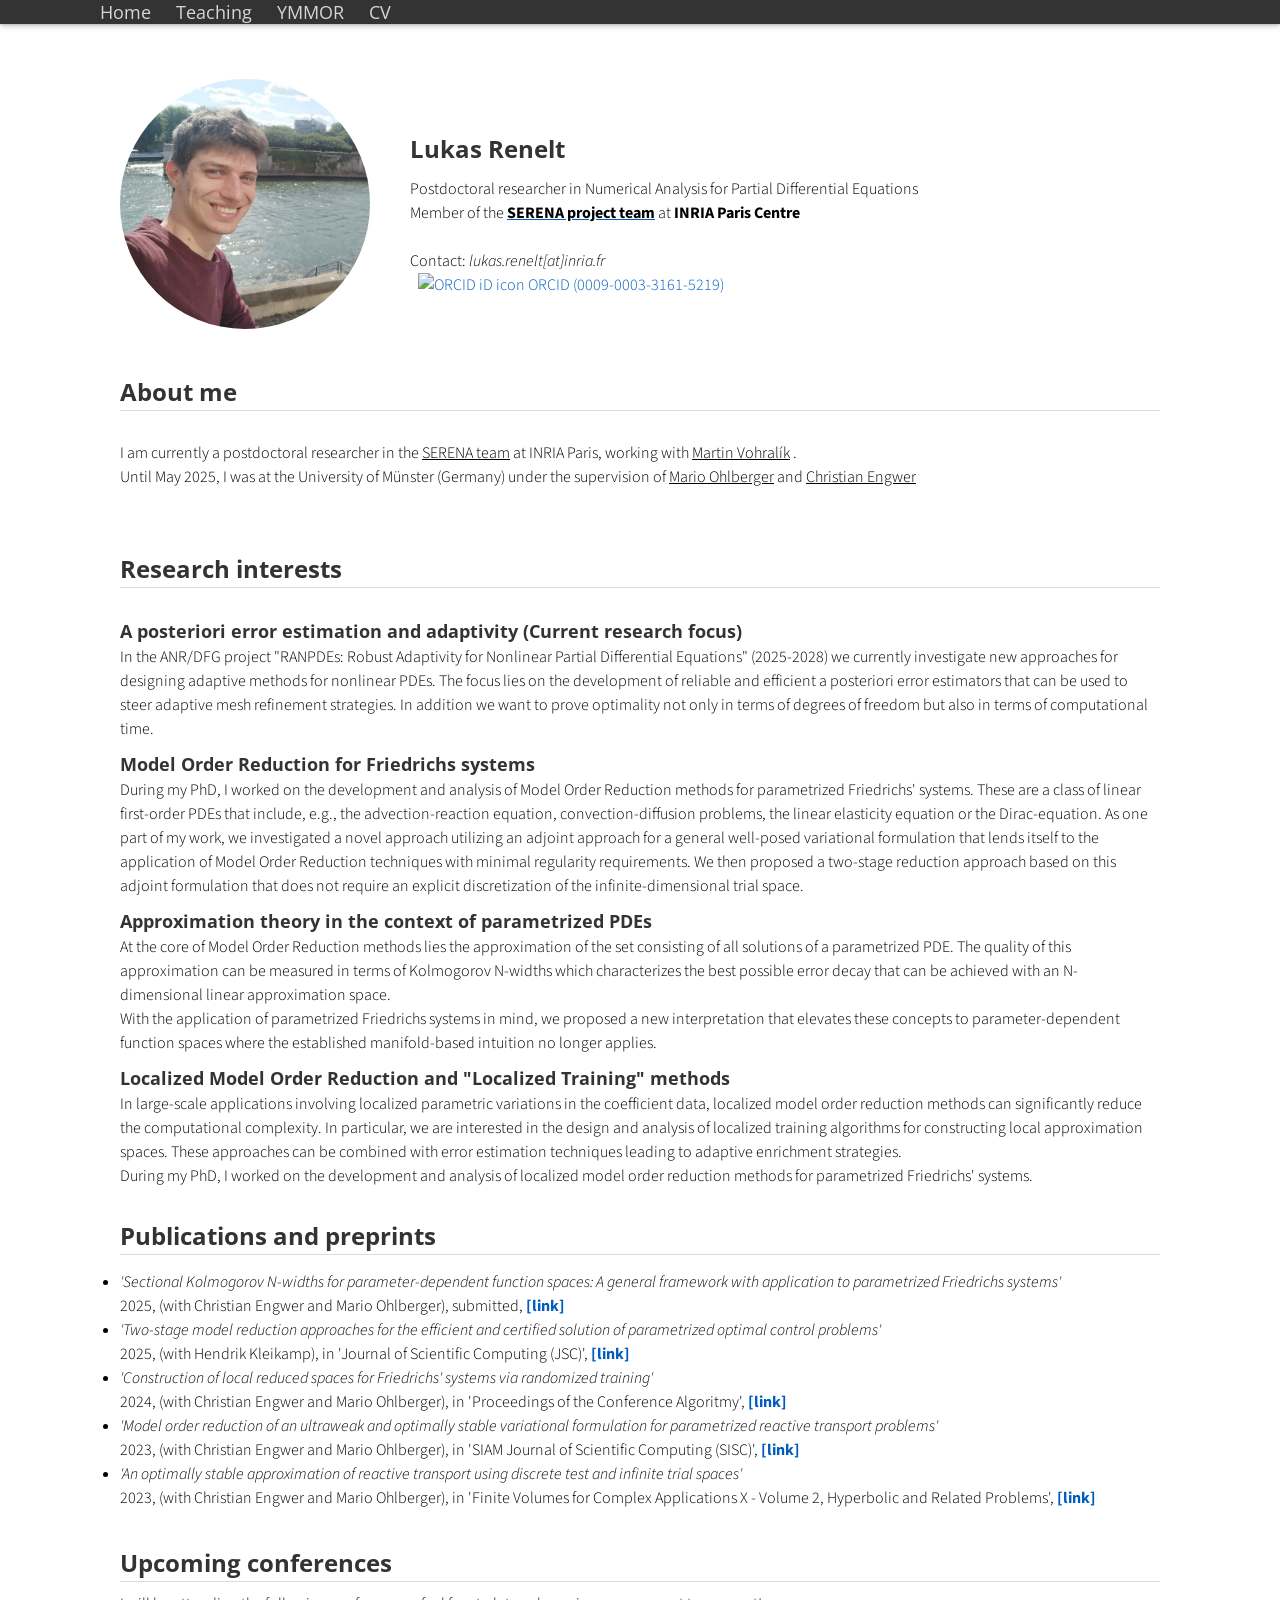
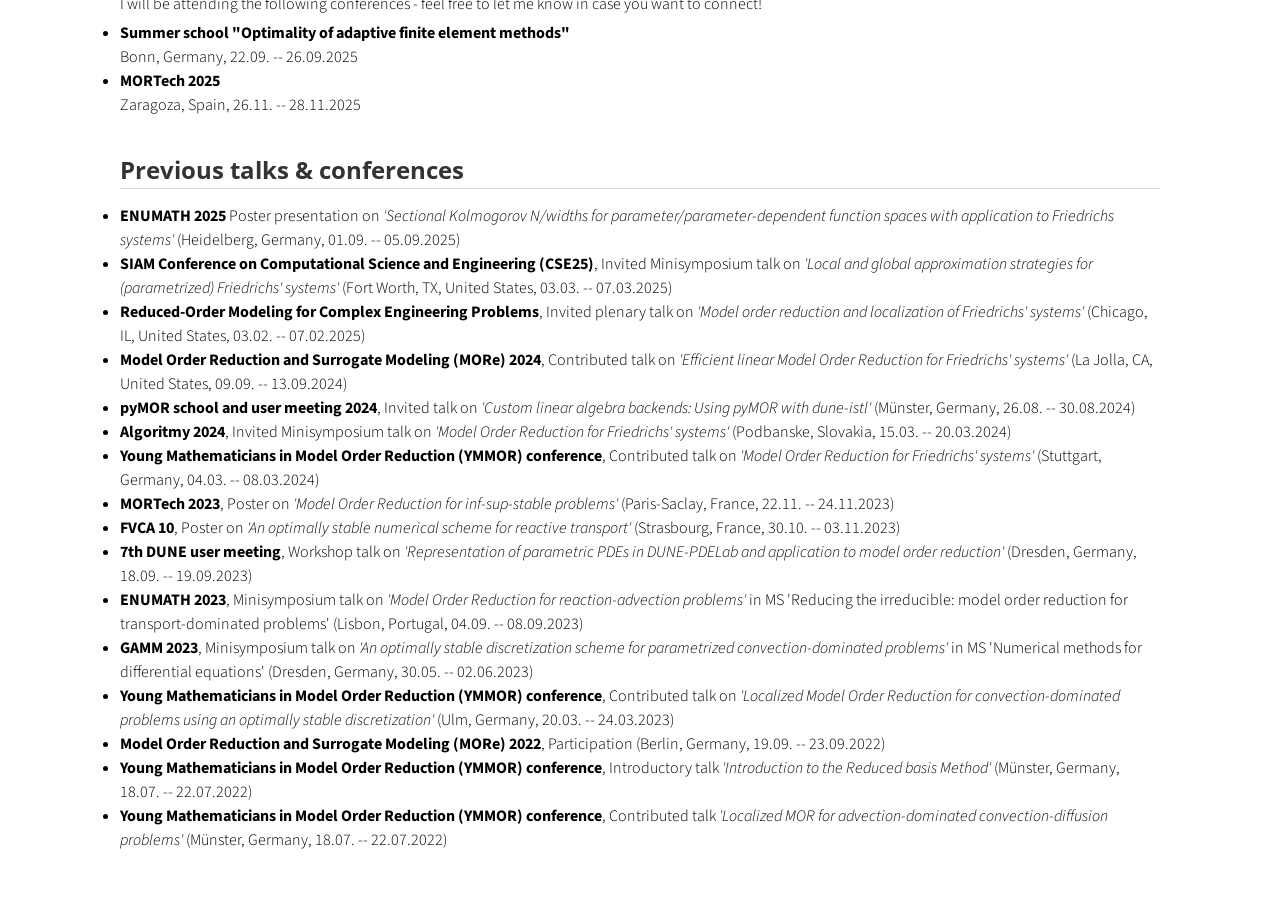
==== commit 48418010: "Add Enumath2025 to conferences" ====
--- a/index.html
+++ b/index.html
@@ -150,10 +150,6 @@
           I will be attending the following conferences - feel free to let me know in case you want to connect!
           <ul class="text-small-margin">
             <li>
-              <b>ENUMATH 2025</b> <br>
-              Heidelberg, Germany, 01.09. -- 05.09.2025
-            </li>
-            <li>
               <b>Summer school "Optimality of adaptive finite element methods"</b> <br>
               Bonn, Germany, 22.09. -- 26.09.2025
             </li>
@@ -167,6 +163,9 @@
           <h2 id="talks">Previous talks & conferences</h2>
           <hr>
           <ul class="text-small-margin">
+            <li>
+              <b>ENUMATH 2025</b> Poster presentation on <em>'Sectional Kolmogorov N/widths for parameter/parameter-dependent function spaces with application to Friedrichs systems'</em> (Heidelberg, Germany, 01.09. -- 05.09.2025)
+            </li>
             <li>
               <b>SIAM Conference on Computational Science and Engineering (CSE25)</b>, Invited Minisymposium talk on <em>'Local and global approximation strategies for (parametrized) Friedrichs' systems'</em> (Fort Worth, TX, United States, 03.03. -- 07.03.2025)
             </li>
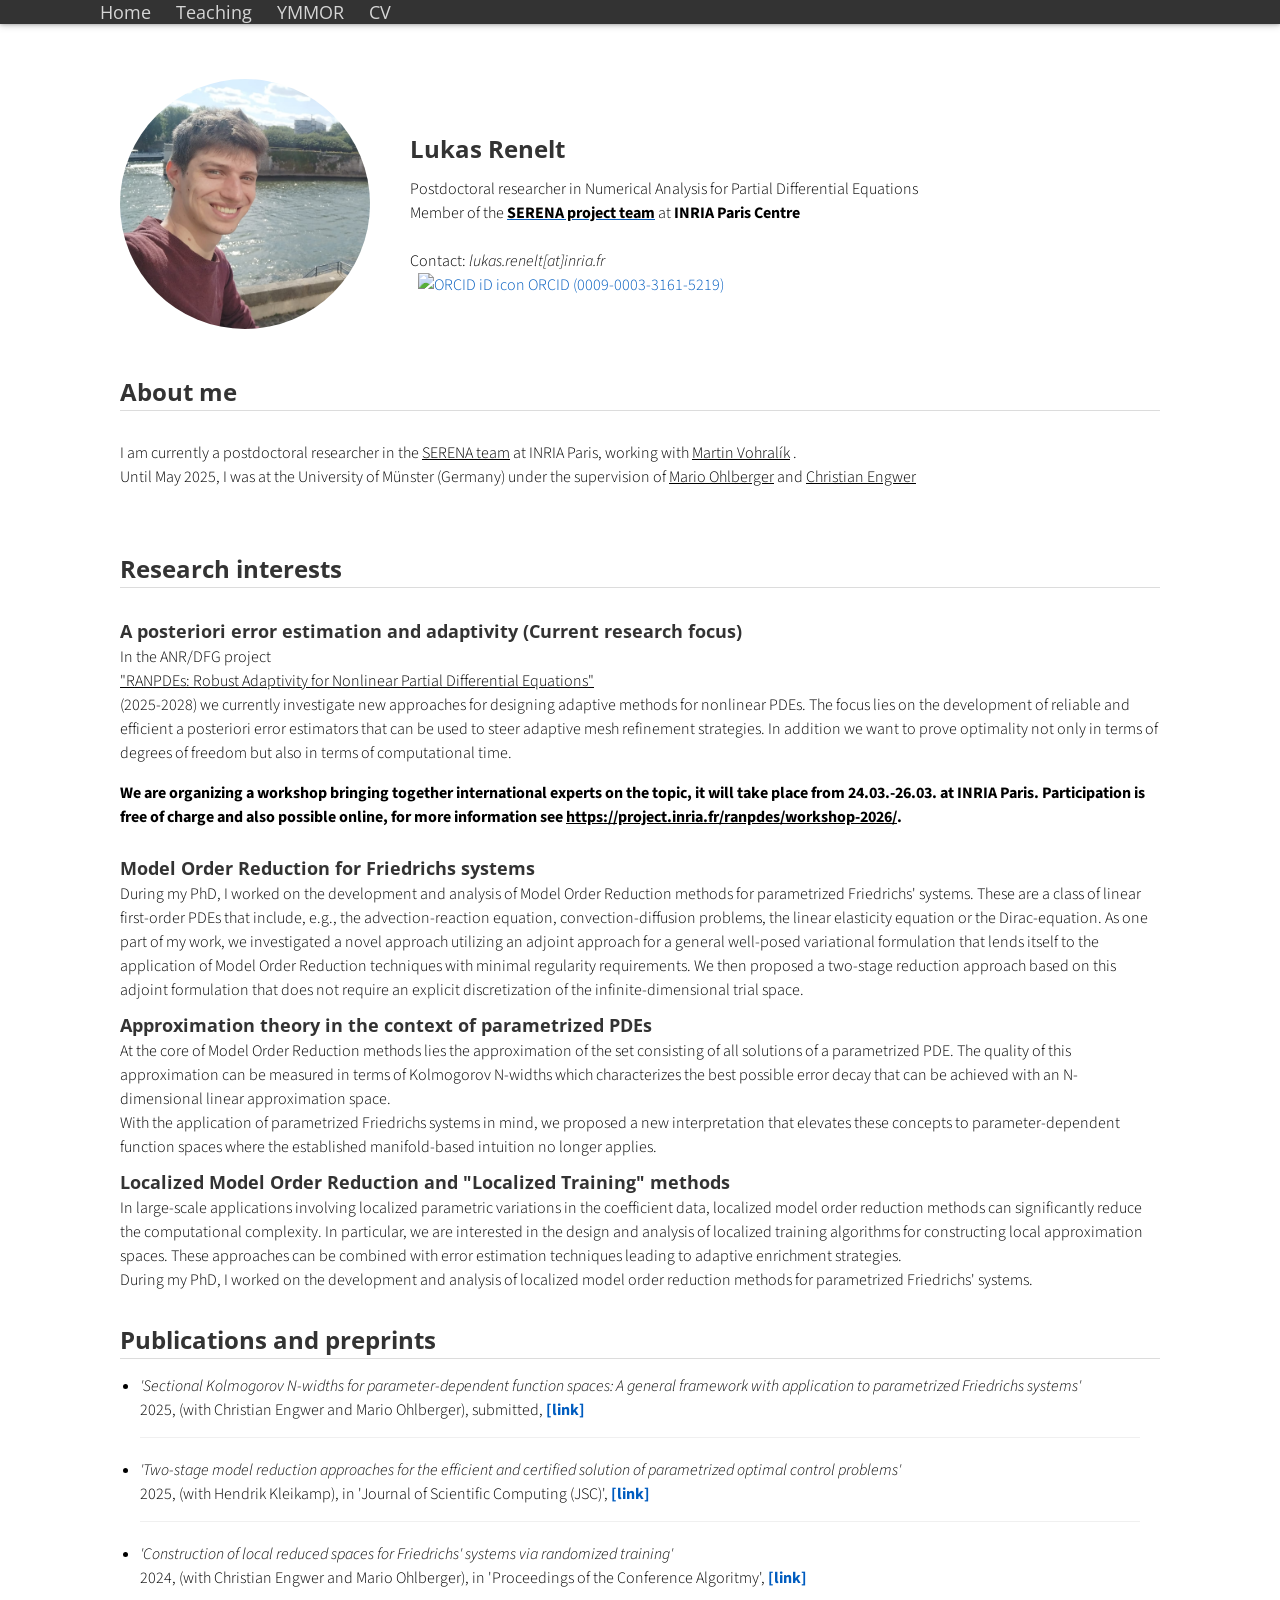
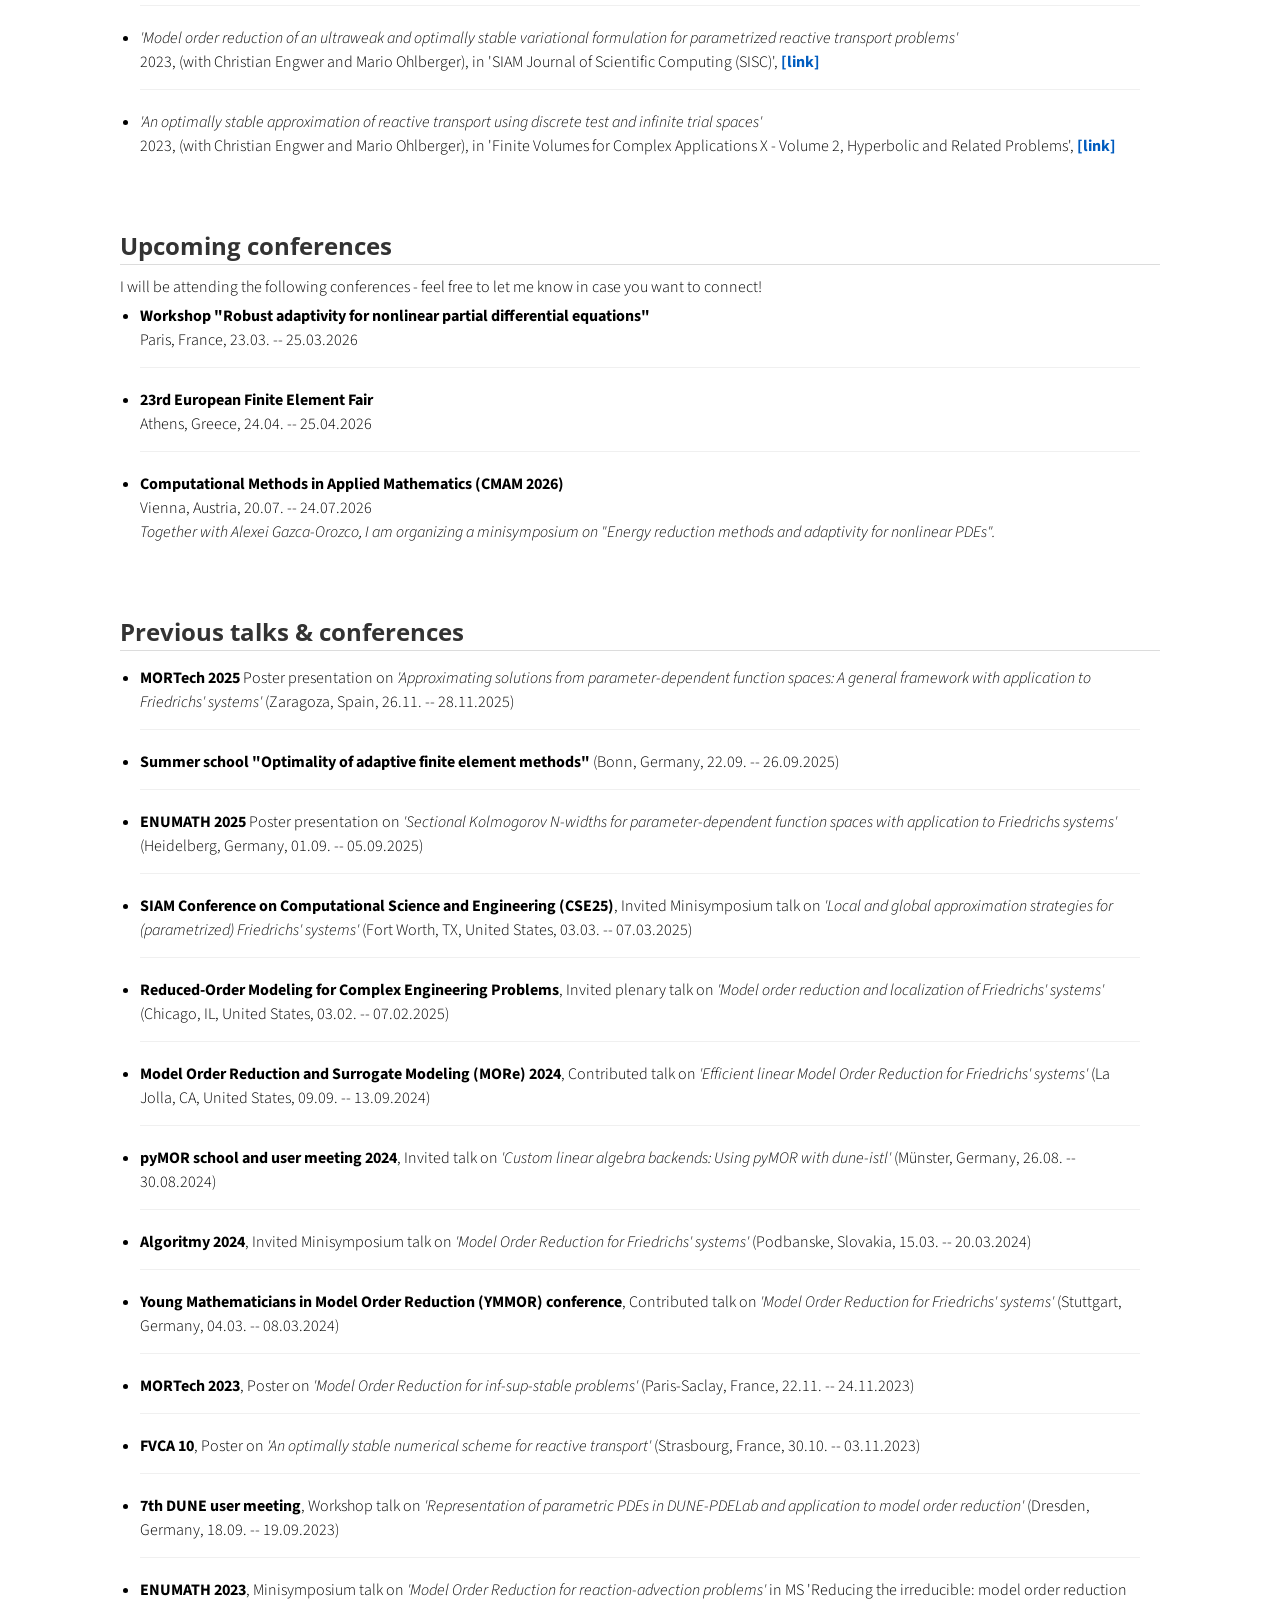
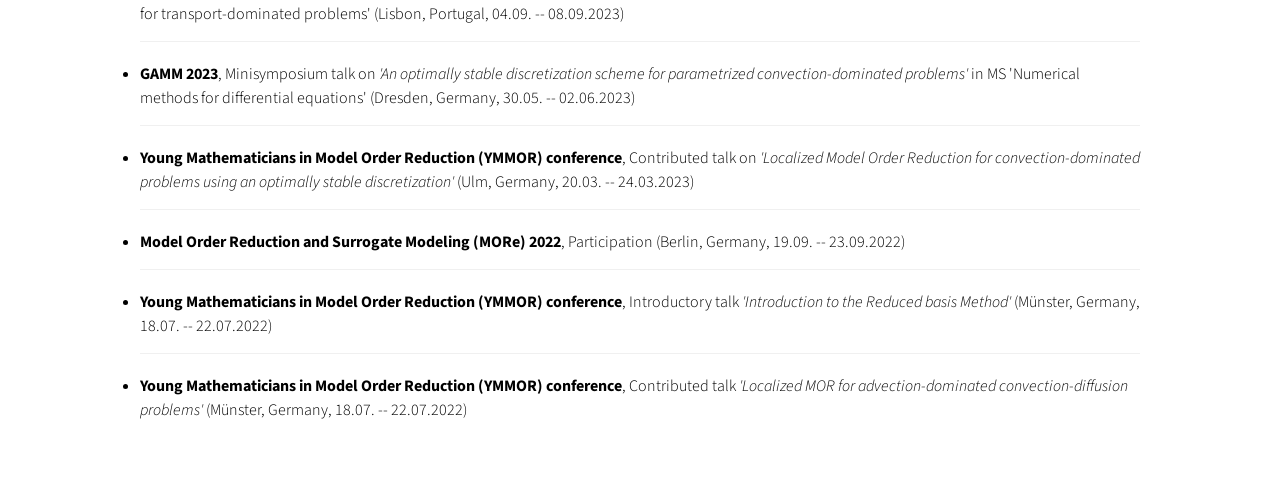
==== commit 0091fe16: "update information" ====
--- a/index.html
+++ b/index.html
@@ -94,8 +94,13 @@
           <hr>
           <p class="text-small-margin">          
           <h3 id="aposteriori">A posteriori error estimation and adaptivity (Current research focus)</h3>
-          In the ANR/DFG project "RANPDEs: Robust Adaptivity for Nonlinear Partial Differential Equations" (2025-2028) we currently investigate new approaches for designing adaptive methods for nonlinear PDEs.
+          In the ANR/DFG project <a href="https://project.inria.fr/ranpdes/" style="text-decoration-line: underline; color: black;" target="_blank">"RANPDEs: Robust Adaptivity for Nonlinear Partial Differential Equations"</a> (2025-2028) we currently investigate new approaches for designing adaptive methods for nonlinear PDEs.
           The focus lies on the development of reliable and efficient a posteriori error estimators that can be used to steer adaptive mesh refinement strategies. In addition we want to prove optimality not only in terms of degrees of freedom but also in terms of computational time.
+          <p>
+            <b> We are organizing a workshop bringing together international experts on the topic, it will take place from 24.03.-26.03. at INRIA Paris. Participation is free of charge and also possible online, for more information see 
+              <a href="https://project.inria.fr/ranpdes/workshop-2026/" style="text-decoration-line: underline; color: black;" target="_blank">https://project.inria.fr/ranpdes/workshop-2026/</a>.
+            </b>
+          </p>
           
           <h3>Model Order Reduction for Friedrichs systems</h3>
           During my PhD, I worked on the development and analysis of Model Order Reduction methods for parametrized Friedrichs' systems. These are a class of linear first-order PDEs that include, e.g., the advection-reaction equation, convection-diffusion problems, the linear elasticity equation or the Dirac-equation.
@@ -150,13 +155,18 @@
           I will be attending the following conferences - feel free to let me know in case you want to connect!
           <ul class="text-small-margin">
             <li>
-              <b>Summer school "Optimality of adaptive finite element methods"</b> <br>
-              Bonn, Germany, 22.09. -- 26.09.2025
-            </li>
-            <li>
-              <b>MORTech 2025</b> <br>
-              Zaragoza, Spain, 26.11. -- 28.11.2025
-            </li>
+              <b>Workshop "Robust adaptivity for nonlinear partial differential equations" </b> <br>
+              Paris, France, 23.03. -- 25.03.2026 <br>
+            </li>
+            <li>
+              <b>23rd European Finite Element Fair</b> <br>
+              Athens, Greece, 24.04. -- 25.04.2026
+            </li>
+            <li>
+              <b>Computational Methods in Applied Mathematics (CMAM 2026)</b> <br>
+              Vienna, Austria, 20.07. -- 24.07.2026 <br>
+              <em>Together with Alexei Gazca-Orozco, I am organizing a minisymposium on "Energy reduction methods and adaptivity for nonlinear PDEs".</em>
+            </li>            
           </ul>
 
 
@@ -164,7 +174,13 @@
           <hr>
           <ul class="text-small-margin">
             <li>
-              <b>ENUMATH 2025</b> Poster presentation on <em>'Sectional Kolmogorov N/widths for parameter/parameter-dependent function spaces with application to Friedrichs systems'</em> (Heidelberg, Germany, 01.09. -- 05.09.2025)
+              <b>MORTech 2025</b> Poster presentation on <em>'Approximating solutions from parameter-dependent function spaces: A general framework with application to Friedrichs' systems'</em> (Zaragoza, Spain, 26.11. -- 28.11.2025)
+            </li>
+            <li>
+              <b>Summer school "Optimality of adaptive finite element methods"</b> (Bonn, Germany, 22.09. -- 26.09.2025)
+            </li>
+            <li>
+              <b>ENUMATH 2025</b> Poster presentation on <em>'Sectional Kolmogorov N-widths for parameter-dependent function spaces with application to Friedrichs systems'</em> (Heidelberg, Germany, 01.09. -- 05.09.2025)
             </li>
             <li>
               <b>SIAM Conference on Computational Science and Engineering (CSE25)</b>, Invited Minisymposium talk on <em>'Local and global approximation strategies for (parametrized) Friedrichs' systems'</em> (Fort Worth, TX, United States, 03.03. -- 07.03.2025)
--- a/css/frame.css
+++ b/css/frame.css
@@ -1369,23 +1369,24 @@
   }
 
   .menu .menu-button:focus+.menu-items {
-    display: block;
+    display: flex;
   }
 
   .menu .menu-button:focus+.menu-items>a,
   .menu .menu-button:focus+.menu-items>div {
-    display: block;
+    display: flex;
   }
 
   .menu .menu-items {
-    display: none;
+    display: flex;
+    flex-direction: column;
     width: 100%;
     margin-bottom: 10px;
     align-self: baseline;
   }
 
   .menu .menu-items:hover {
-    display: block;
+    display: flex;
   }
 
   .menu .menu-items>a:not(:last-child),
--- a/css/custom.css
+++ b/css/custom.css
@@ -11,6 +11,18 @@
   max-width: 900px;
 }
 
+ul.text-small-margin li {
+  margin-bottom: 20px;
+  margin-left: 20px;
+  margin-right: 20px;
+  padding-bottom: 15px;
+  border-bottom: 1px solid #f0f0f0;
+}
+
+ul.text-small-margin li:last-child {
+  border-bottom: none;
+}
+
 @media screen and (min-width: 1000px) {
   .flex-item-stretch-6 {
     flex: 5.5;
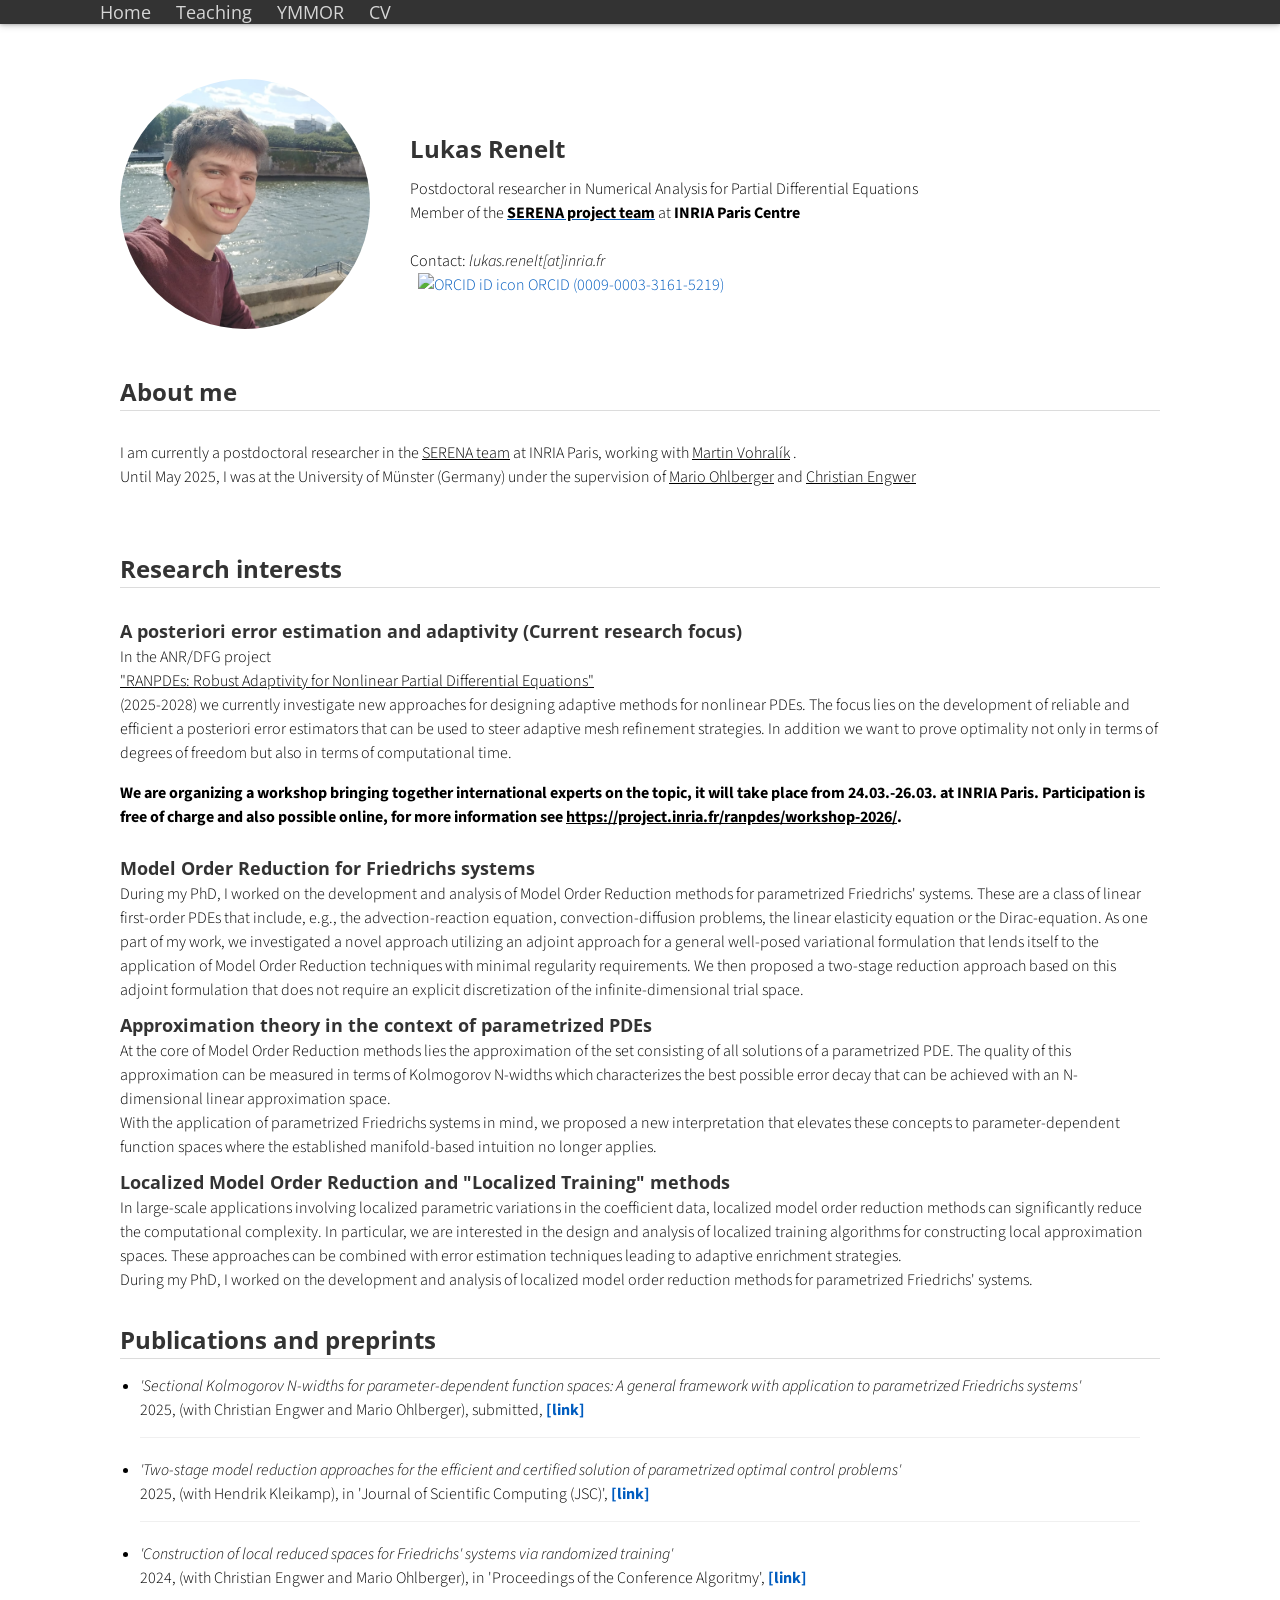
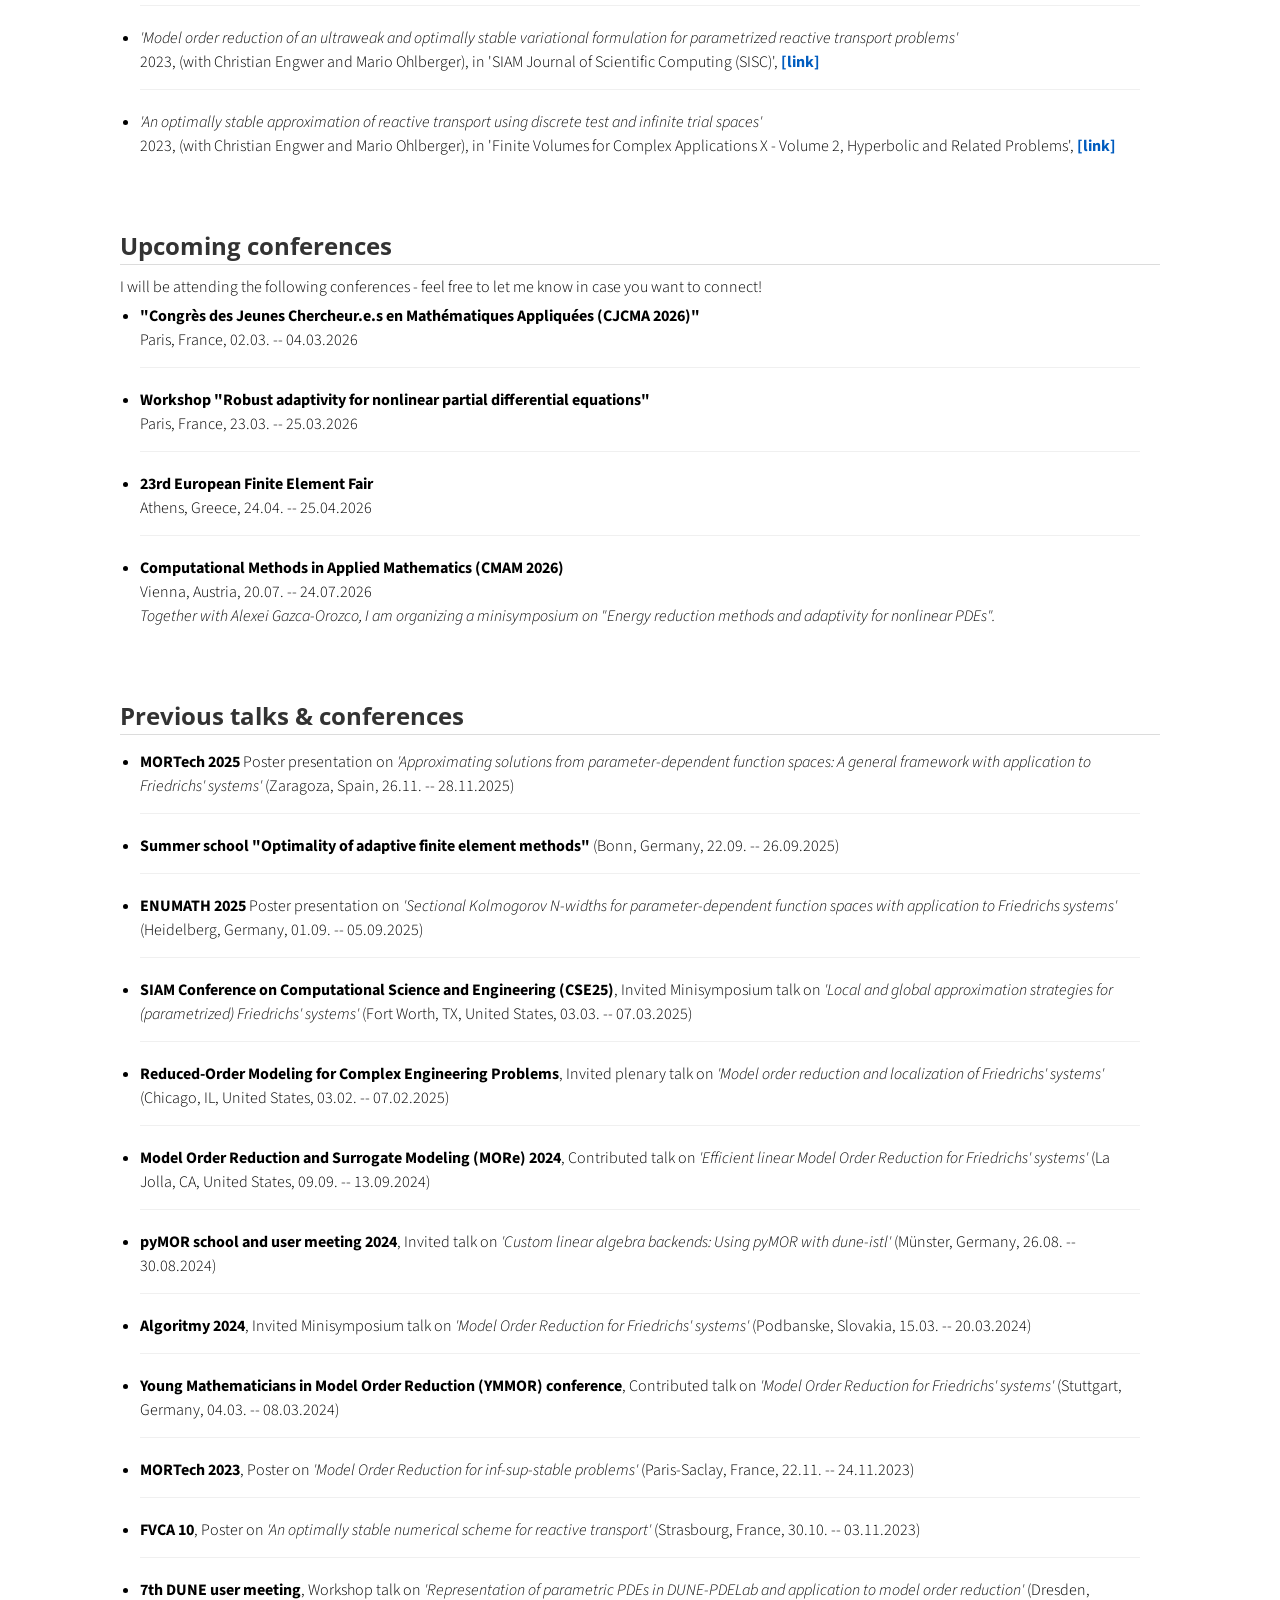
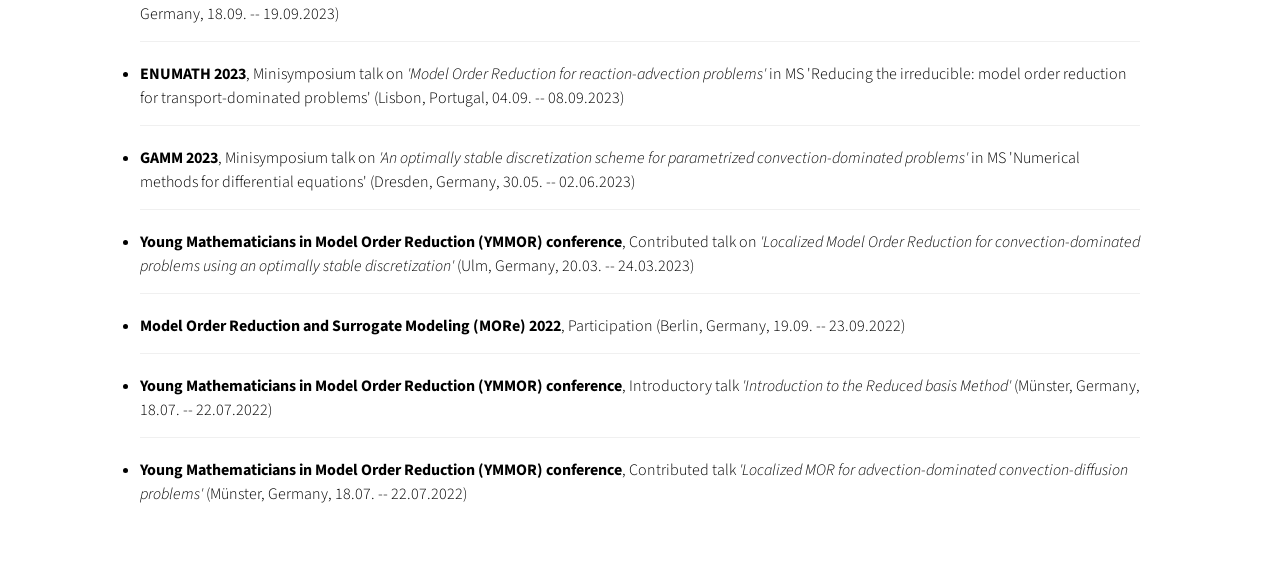
==== commit 6cfffbe2: "add CJCMA to conferences" ====
--- a/index.html
+++ b/index.html
@@ -155,6 +155,10 @@
           I will be attending the following conferences - feel free to let me know in case you want to connect!
           <ul class="text-small-margin">
             <li>
+              <b>"Congrès des Jeunes Chercheur.e.s en Mathématiques Appliquées (CJCMA 2026)" </b> <br>
+              Paris, France, 02.03. -- 04.03.2026 <br>
+            </li>
+            <li>
               <b>Workshop "Robust adaptivity for nonlinear partial differential equations" </b> <br>
               Paris, France, 23.03. -- 25.03.2026 <br>
             </li>
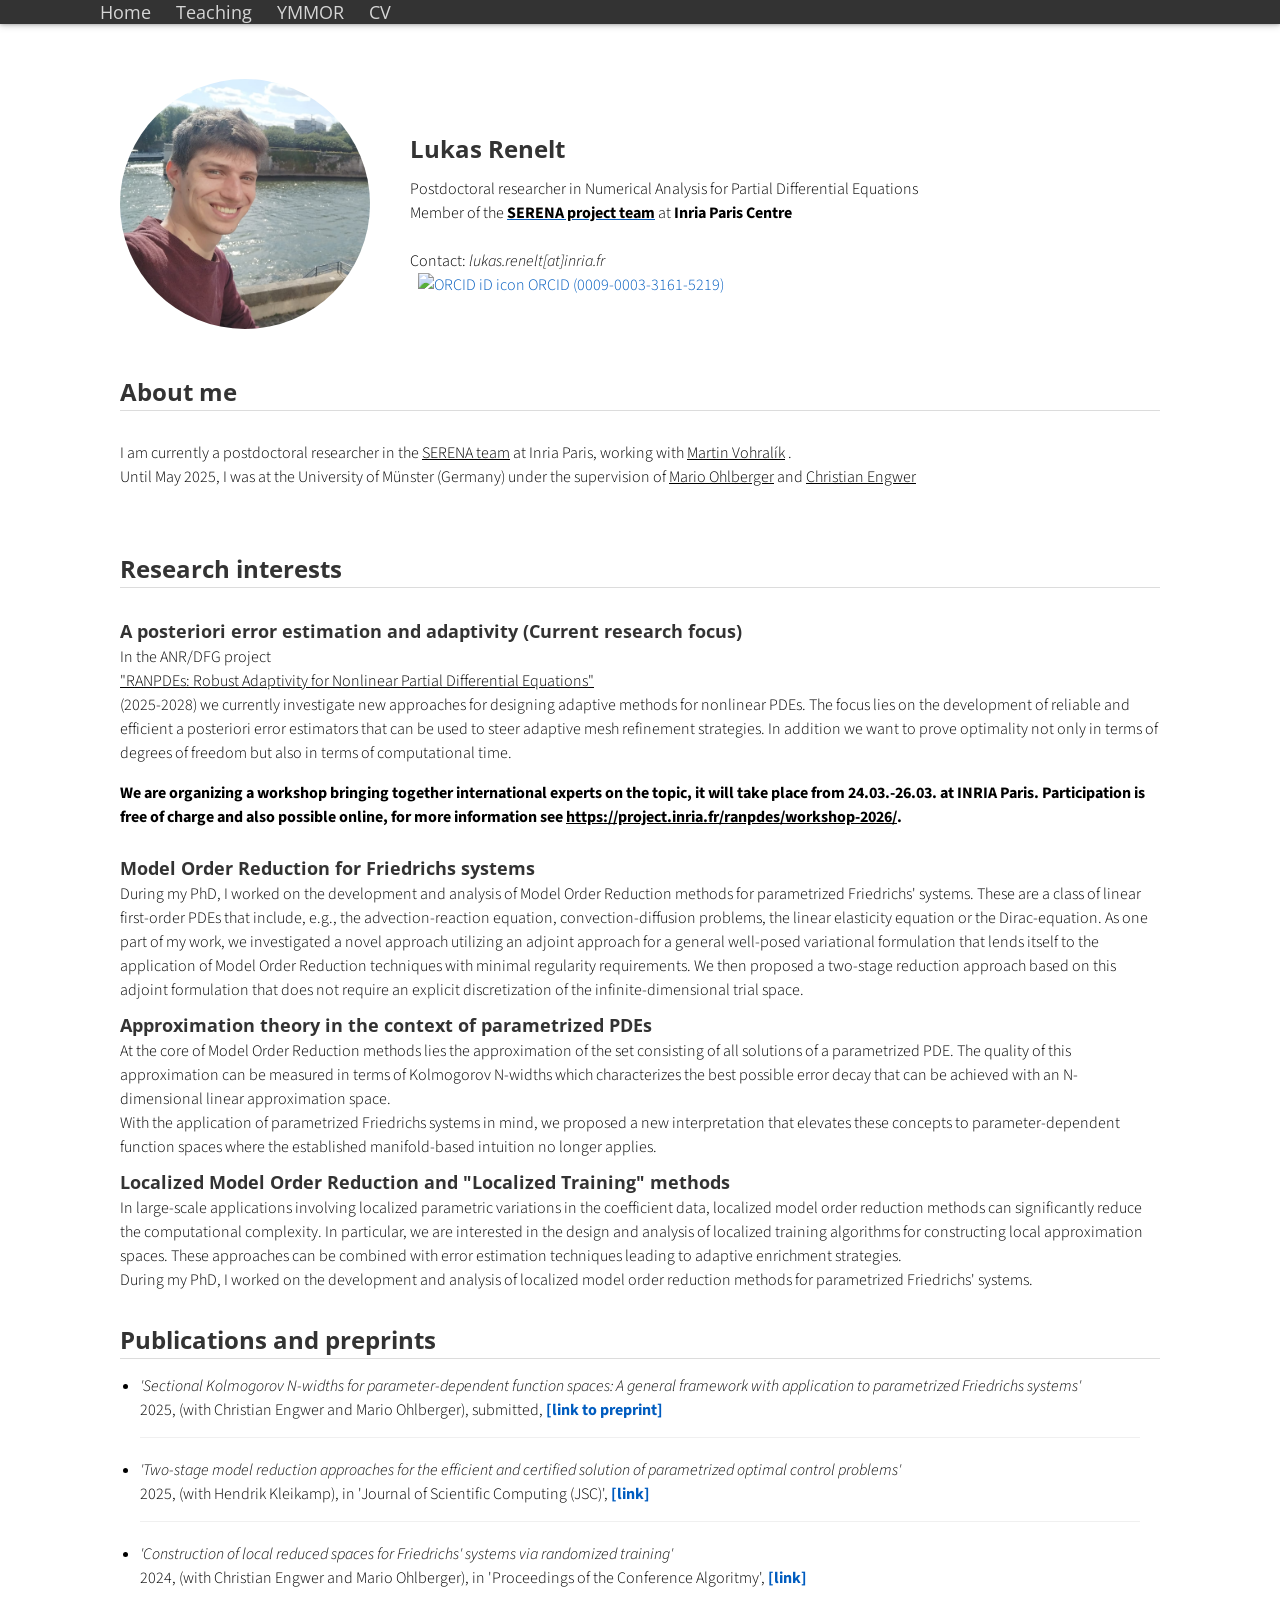
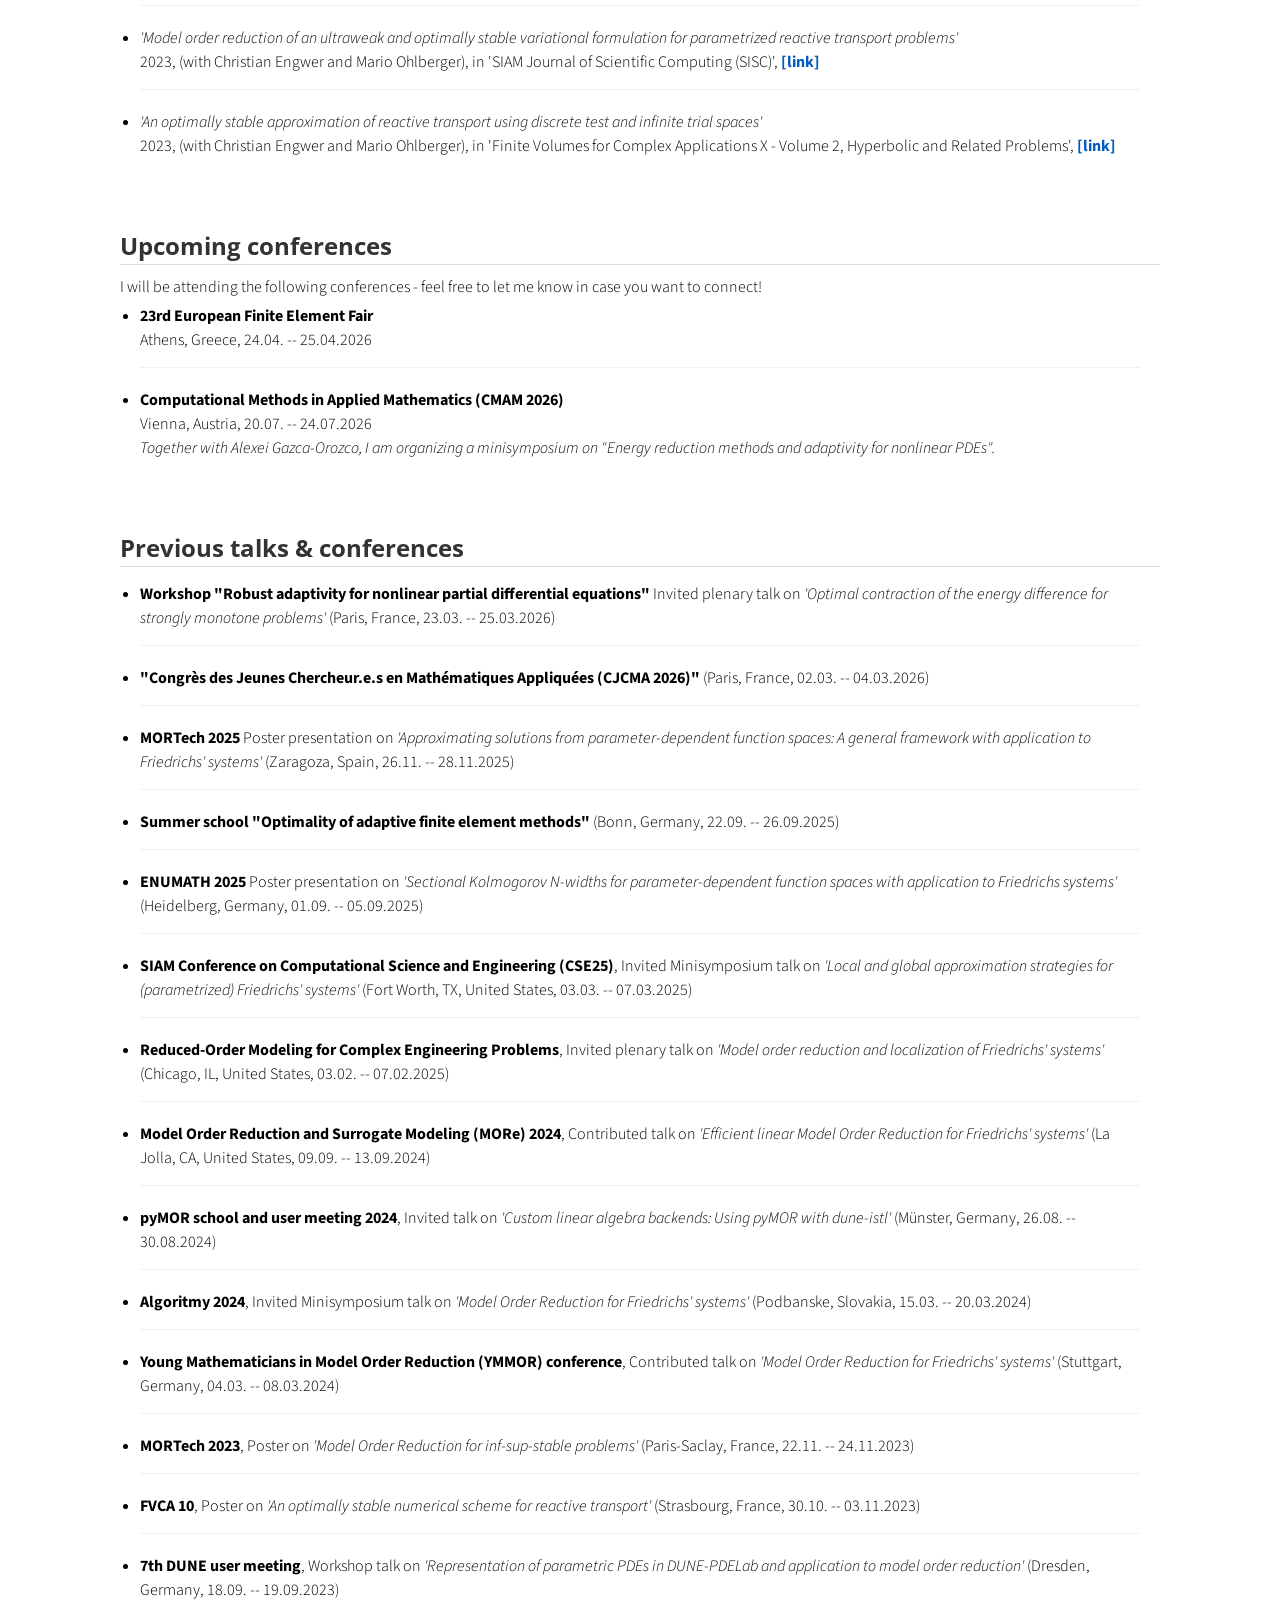
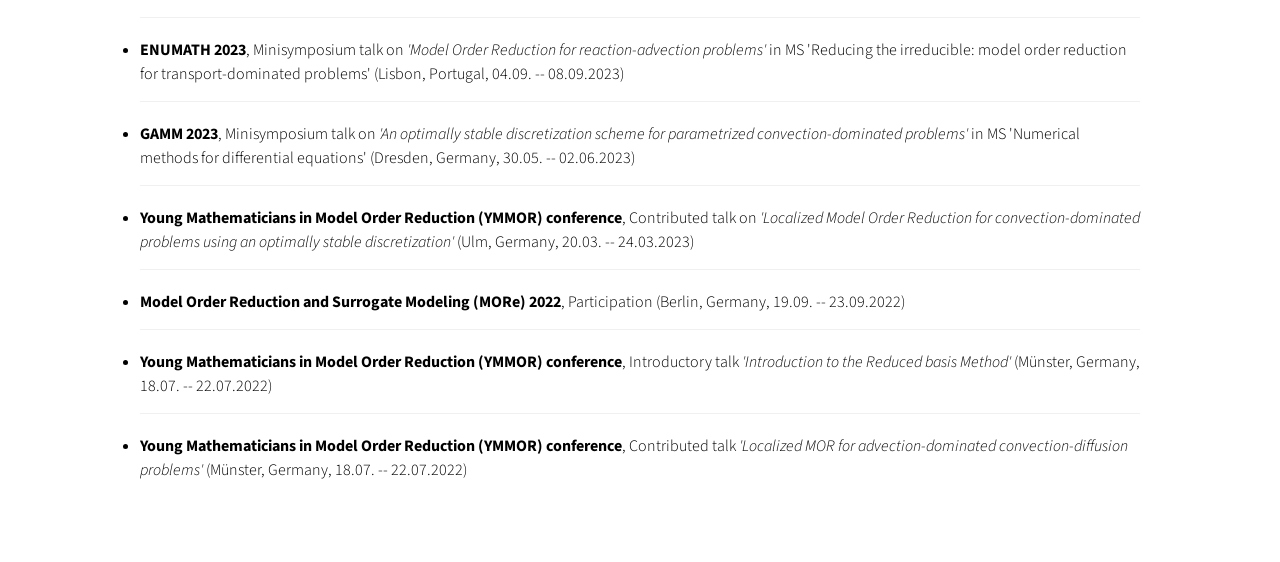
==== commit 0384182b: "Update conferences" ====
--- a/index.html
+++ b/index.html
@@ -47,7 +47,7 @@
               Member of the
               <a href="https://team.inria.fr/serena/" style="text-decoration-line: underline" target="_blank"><b><FONT COLOR="#000000">SERENA project team</FONT></b></a>
               at
-              <a href="https://www.inria.fr/en/inria-paris-centre" target="_blank"><b><FONT COLOR="#000000">INRIA Paris Centre</FONT></b></a>
+              <a href="https://www.inria.fr/en/inria-paris-centre" target="_blank"><b><FONT COLOR="#000000">Inria Paris Centre</FONT></b></a>
               <br><br>
               Contact: <em>lukas.renelt[<span>at</span>]inria.fr</em><br>
               <a
@@ -75,7 +75,7 @@
                 I am currently a postdoctoral researcher in the   
                 <a href="https://team.inria.fr/serena/" style="text-decoration-line: underline; color: black;" target="_blank">
                   SERENA team</a>
-                at INRIA Paris, working with
+                at Inria Paris, working with
                 <a href="https://who.rocq.inria.fr/Martin.Vohralik/" style="text-decoration-line: underline; color: black;" target="_blank">
                   Martin Vohralík</a>
                 .
@@ -126,7 +126,7 @@
             <li>
               <em>'Sectional Kolmogorov N-widths for parameter-dependent function spaces: A general framework with application to parametrized Friedrichs systems'</em><br>
               2025, (with Christian Engwer and Mario Ohlberger), submitted,
-              <a href="https://arxiv.org/abs/2507.00678"><b>[link]</b></a>
+              <a href="https://arxiv.org/abs/2507.00678"><b>[link to preprint]</b></a>
             </li>
             <li>
               <em>'Two-stage model reduction approaches for the efficient and certified solution of parametrized optimal control problems'</em><br>
@@ -154,14 +154,6 @@
           <hr>
           I will be attending the following conferences - feel free to let me know in case you want to connect!
           <ul class="text-small-margin">
-            <li>
-              <b>"Congrès des Jeunes Chercheur.e.s en Mathématiques Appliquées (CJCMA 2026)" </b> <br>
-              Paris, France, 02.03. -- 04.03.2026 <br>
-            </li>
-            <li>
-              <b>Workshop "Robust adaptivity for nonlinear partial differential equations" </b> <br>
-              Paris, France, 23.03. -- 25.03.2026 <br>
-            </li>
             <li>
               <b>23rd European Finite Element Fair</b> <br>
               Athens, Greece, 24.04. -- 25.04.2026
@@ -178,6 +170,13 @@
           <hr>
           <ul class="text-small-margin">
             <li>
+              <b>Workshop "Robust adaptivity for nonlinear partial differential equations" </b> Invited plenary talk on <em>'Optimal contraction of the energy difference for strongly monotone problems'</em>
+              (Paris, France, 23.03. -- 25.03.2026) 
+            </li>
+            <li>
+              <b>"Congrès des Jeunes Chercheur.e.s en Mathématiques Appliquées (CJCMA 2026)" </b> (Paris, France, 02.03. -- 04.03.2026)
+            </li>
+            <li>
               <b>MORTech 2025</b> Poster presentation on <em>'Approximating solutions from parameter-dependent function spaces: A general framework with application to Friedrichs' systems'</em> (Zaragoza, Spain, 26.11. -- 28.11.2025)
             </li>
             <li>
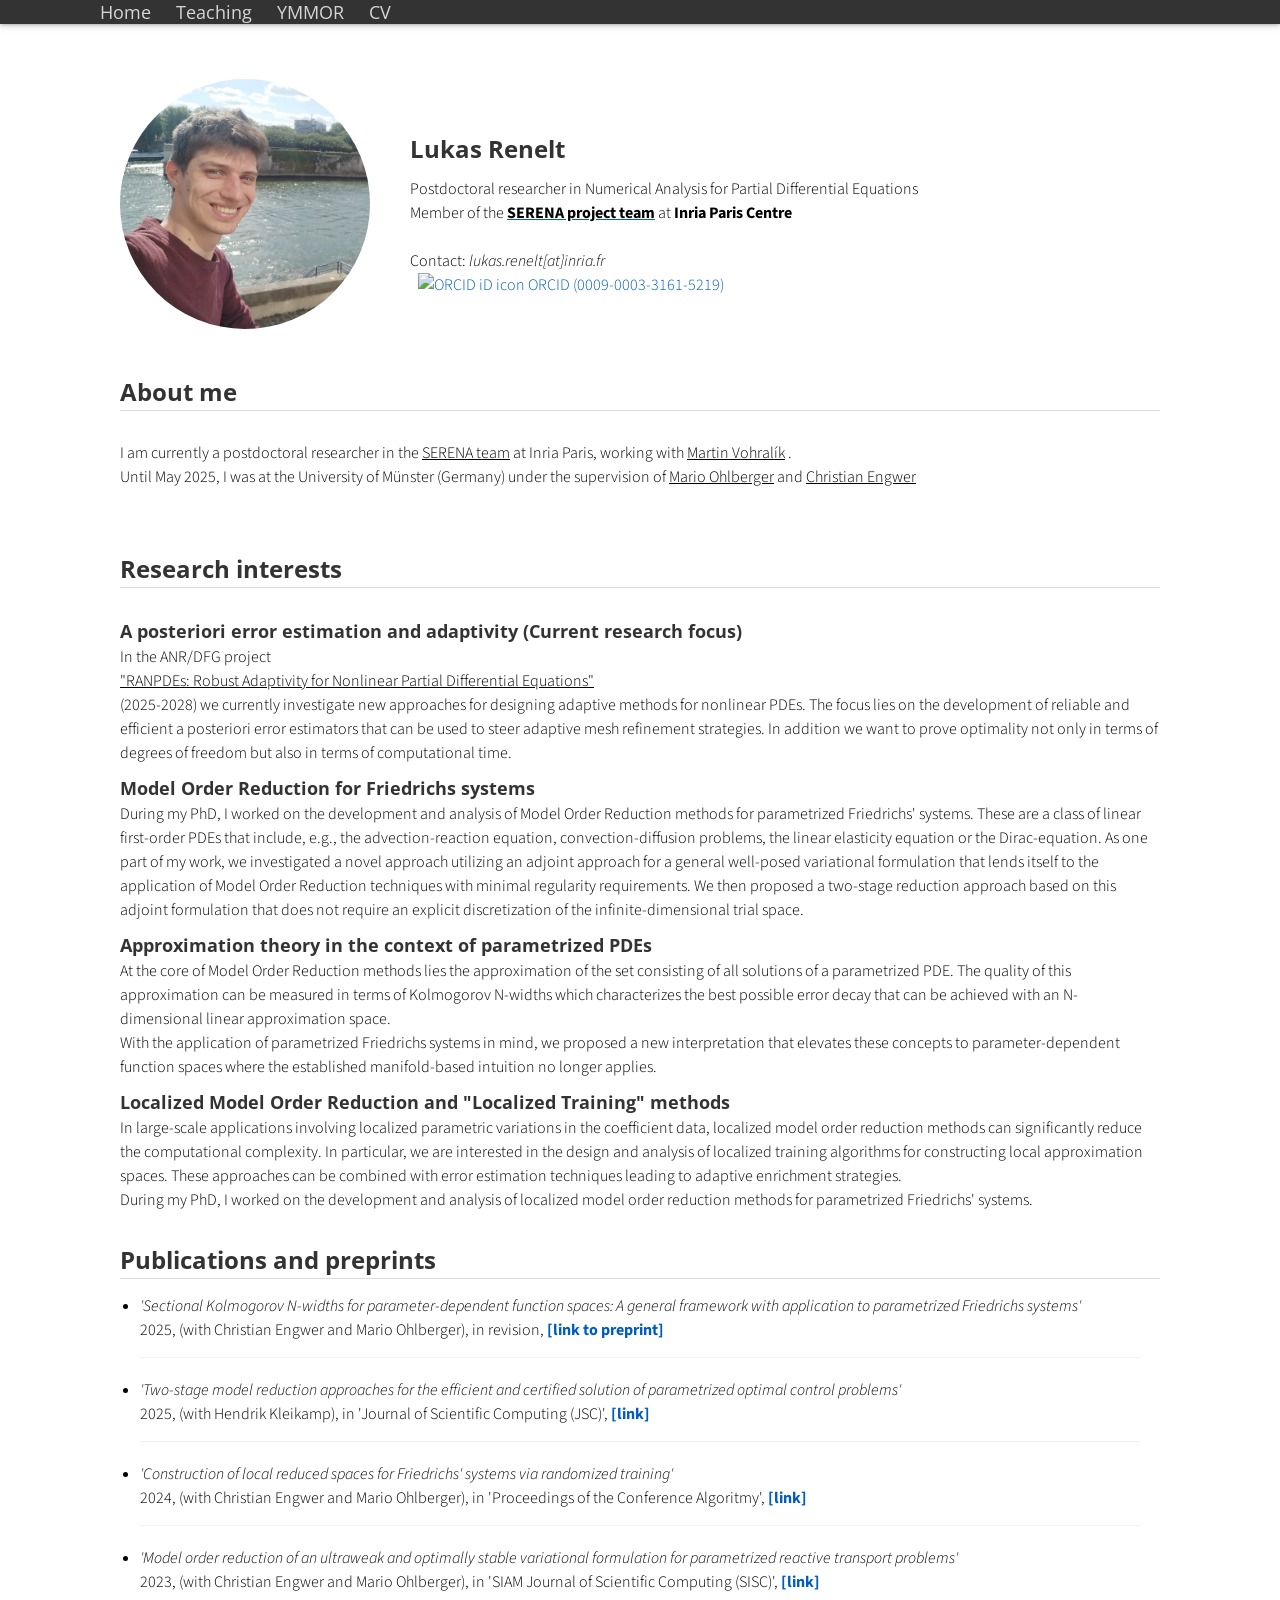
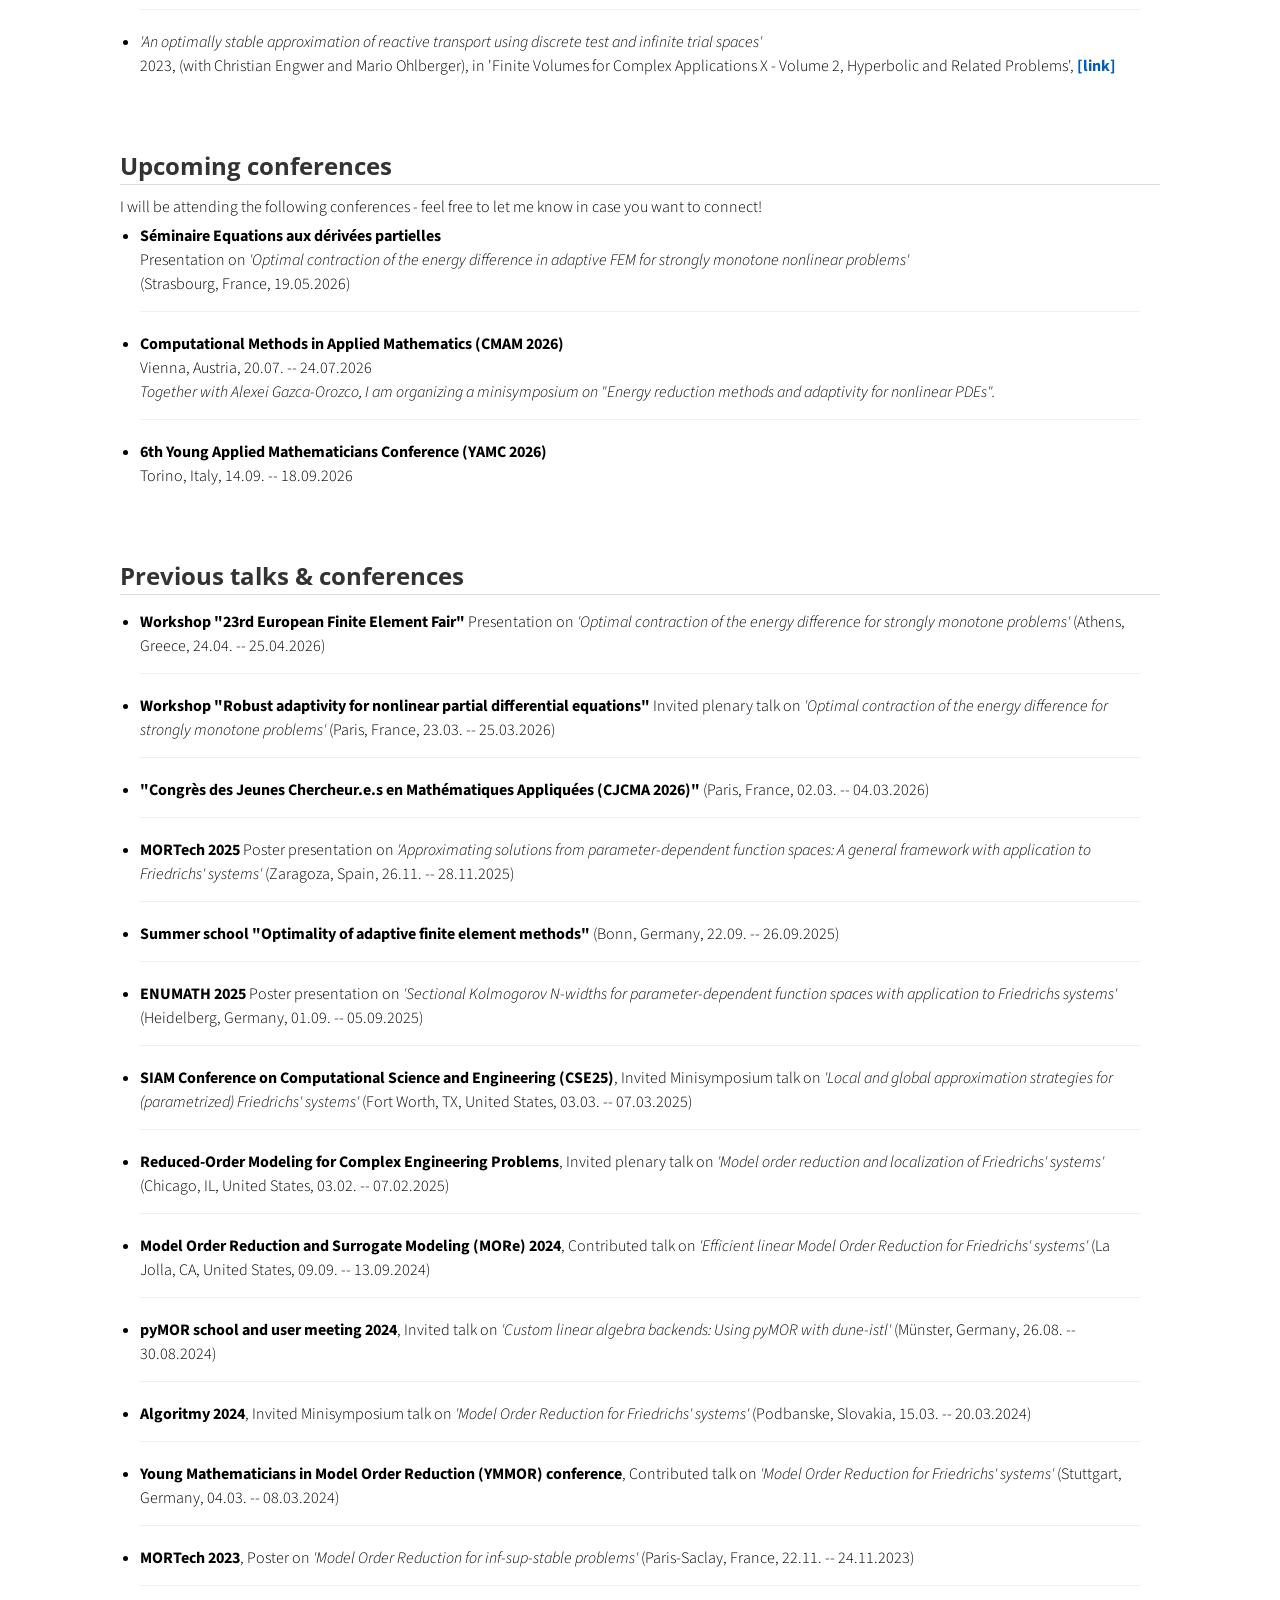
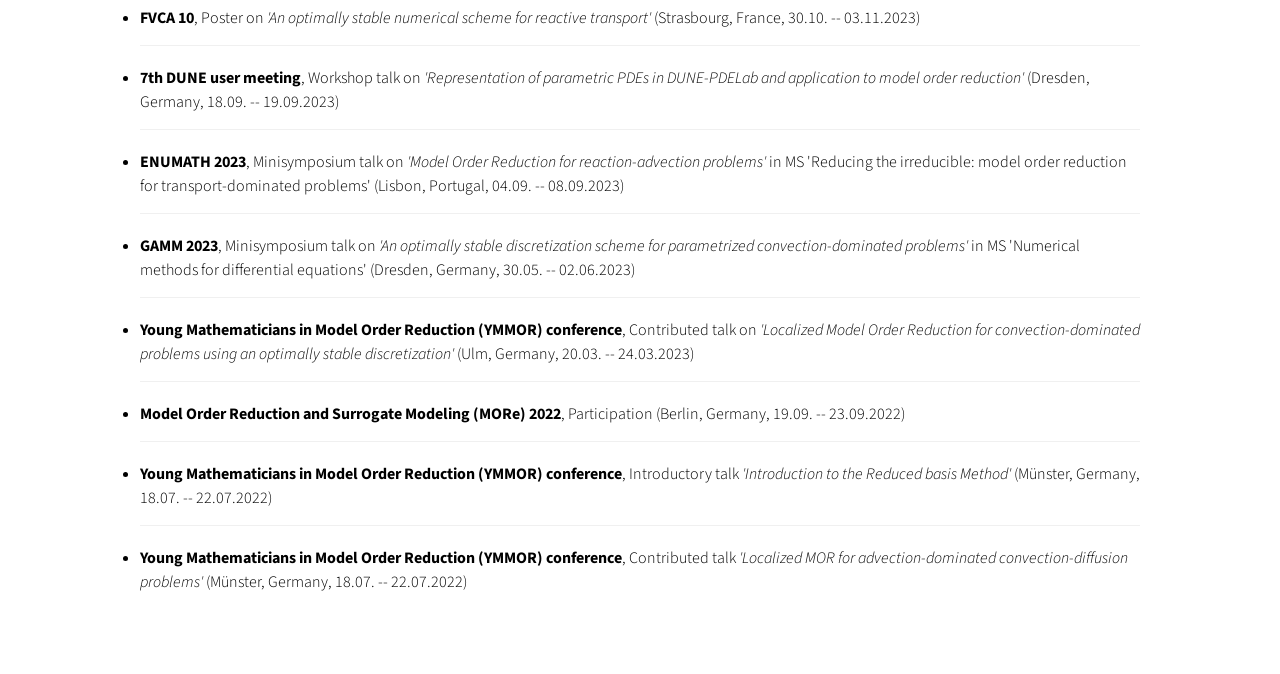
==== commit 5bd3dd6e: "minor updates to conferences, updated preprint to "in revision"" ====
--- a/index.html
+++ b/index.html
@@ -96,11 +96,6 @@
           <h3 id="aposteriori">A posteriori error estimation and adaptivity (Current research focus)</h3>
           In the ANR/DFG project <a href="https://project.inria.fr/ranpdes/" style="text-decoration-line: underline; color: black;" target="_blank">"RANPDEs: Robust Adaptivity for Nonlinear Partial Differential Equations"</a> (2025-2028) we currently investigate new approaches for designing adaptive methods for nonlinear PDEs.
           The focus lies on the development of reliable and efficient a posteriori error estimators that can be used to steer adaptive mesh refinement strategies. In addition we want to prove optimality not only in terms of degrees of freedom but also in terms of computational time.
-          <p>
-            <b> We are organizing a workshop bringing together international experts on the topic, it will take place from 24.03.-26.03. at INRIA Paris. Participation is free of charge and also possible online, for more information see 
-              <a href="https://project.inria.fr/ranpdes/workshop-2026/" style="text-decoration-line: underline; color: black;" target="_blank">https://project.inria.fr/ranpdes/workshop-2026/</a>.
-            </b>
-          </p>
           
           <h3>Model Order Reduction for Friedrichs systems</h3>
           During my PhD, I worked on the development and analysis of Model Order Reduction methods for parametrized Friedrichs' systems. These are a class of linear first-order PDEs that include, e.g., the advection-reaction equation, convection-diffusion problems, the linear elasticity equation or the Dirac-equation.
@@ -125,7 +120,7 @@
           <ul class="text-small-margin">
             <li>
               <em>'Sectional Kolmogorov N-widths for parameter-dependent function spaces: A general framework with application to parametrized Friedrichs systems'</em><br>
-              2025, (with Christian Engwer and Mario Ohlberger), submitted,
+              2025, (with Christian Engwer and Mario Ohlberger), in revision,
               <a href="https://arxiv.org/abs/2507.00678"><b>[link to preprint]</b></a>
             </li>
             <li>
@@ -155,13 +150,18 @@
           I will be attending the following conferences - feel free to let me know in case you want to connect!
           <ul class="text-small-margin">
             <li>
-              <b>23rd European Finite Element Fair</b> <br>
-              Athens, Greece, 24.04. -- 25.04.2026
+              <b>Séminaire Equations aux dérivées partielles </b><br>
+              Presentation on <em>'Optimal contraction of the energy difference in adaptive FEM for strongly monotone nonlinear problems'</em> <br>
+              (Strasbourg, France, 19.05.2026)
             </li>
             <li>
               <b>Computational Methods in Applied Mathematics (CMAM 2026)</b> <br>
               Vienna, Austria, 20.07. -- 24.07.2026 <br>
               <em>Together with Alexei Gazca-Orozco, I am organizing a minisymposium on "Energy reduction methods and adaptivity for nonlinear PDEs".</em>
+            </li> 
+            <li>
+              <b>6th Young Applied Mathematicians Conference (YAMC 2026)</b> <br>
+              Torino, Italy, 14.09. -- 18.09.2026 <br>
             </li>            
           </ul>
 
@@ -169,6 +169,10 @@
           <h2 id="talks">Previous talks & conferences</h2>
           <hr>
           <ul class="text-small-margin">
+            <li>
+              <b>Workshop "23rd European Finite Element Fair"</b> Presentation on <em>'Optimal contraction of the energy difference for strongly monotone problems'</em>
+              (Athens, Greece, 24.04. -- 25.04.2026)
+            </li>
             <li>
               <b>Workshop "Robust adaptivity for nonlinear partial differential equations" </b> Invited plenary talk on <em>'Optimal contraction of the energy difference for strongly monotone problems'</em>
               (Paris, France, 23.03. -- 25.03.2026) 
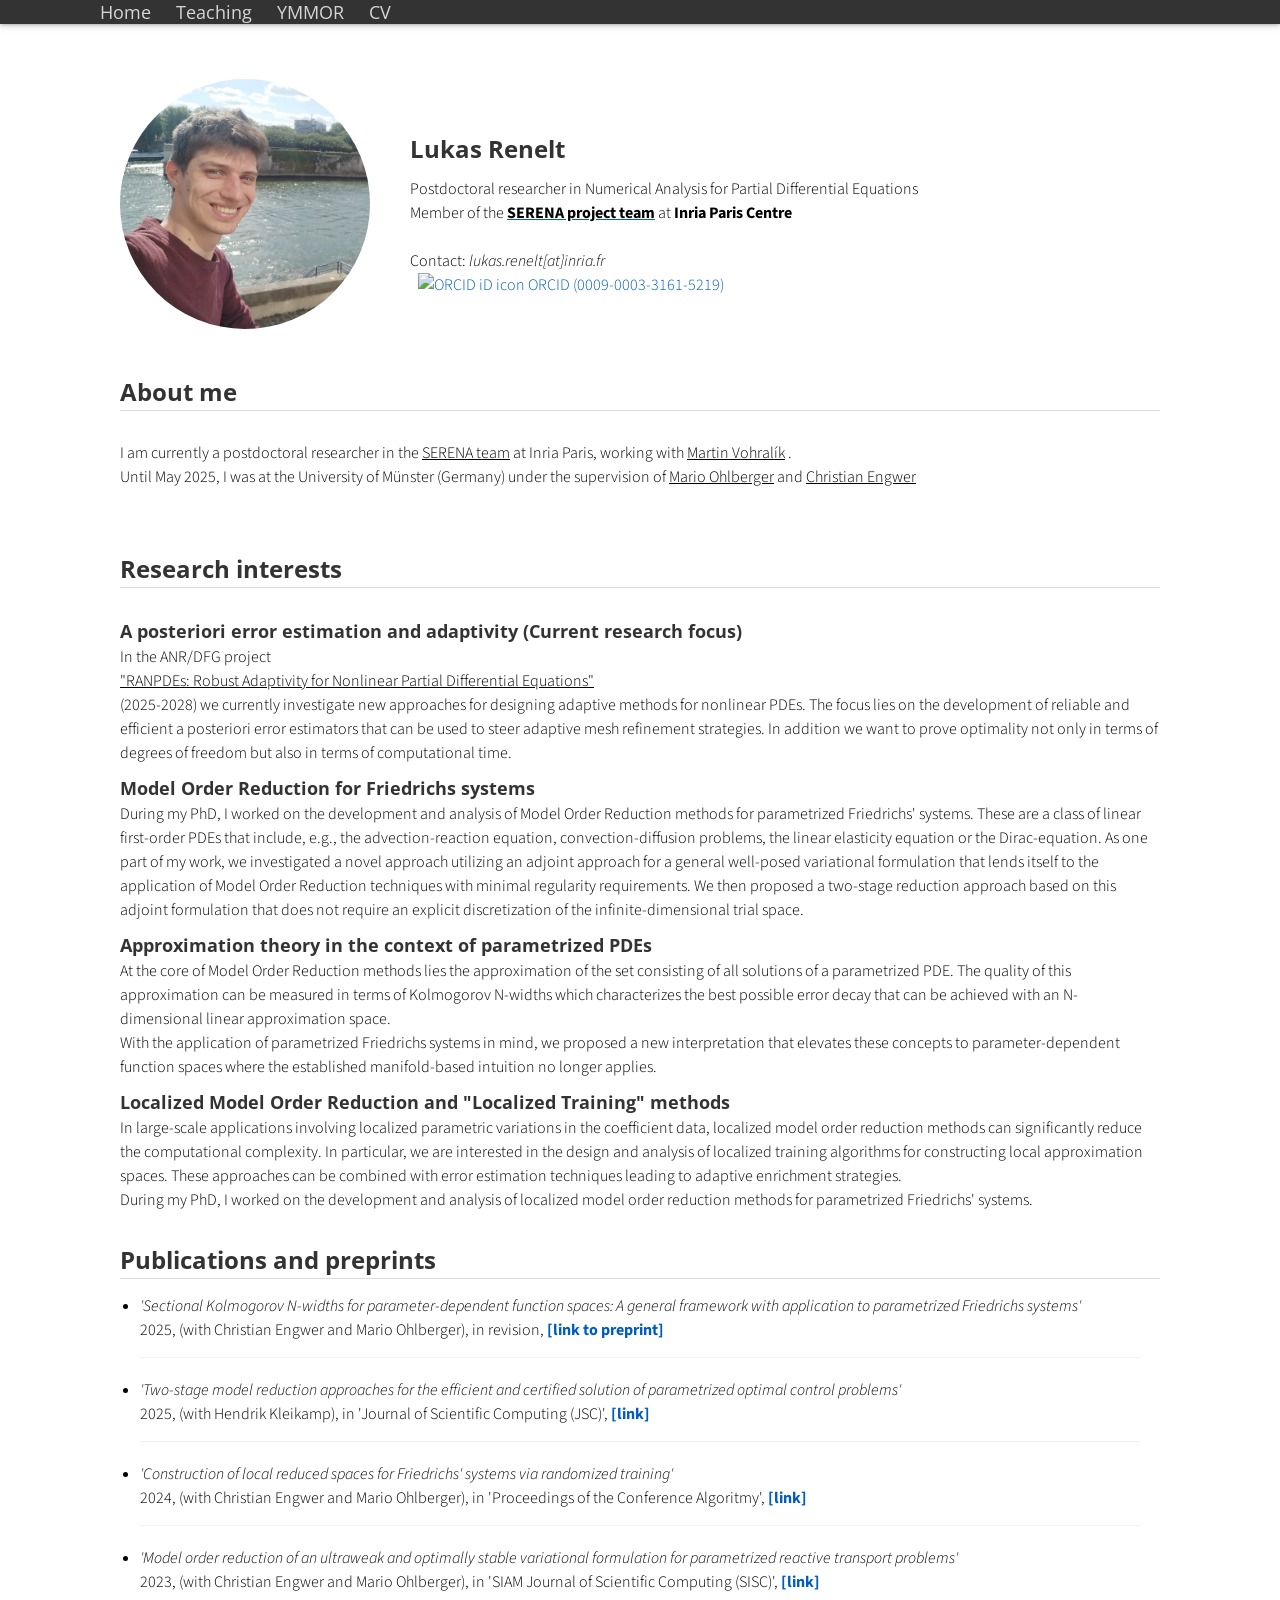
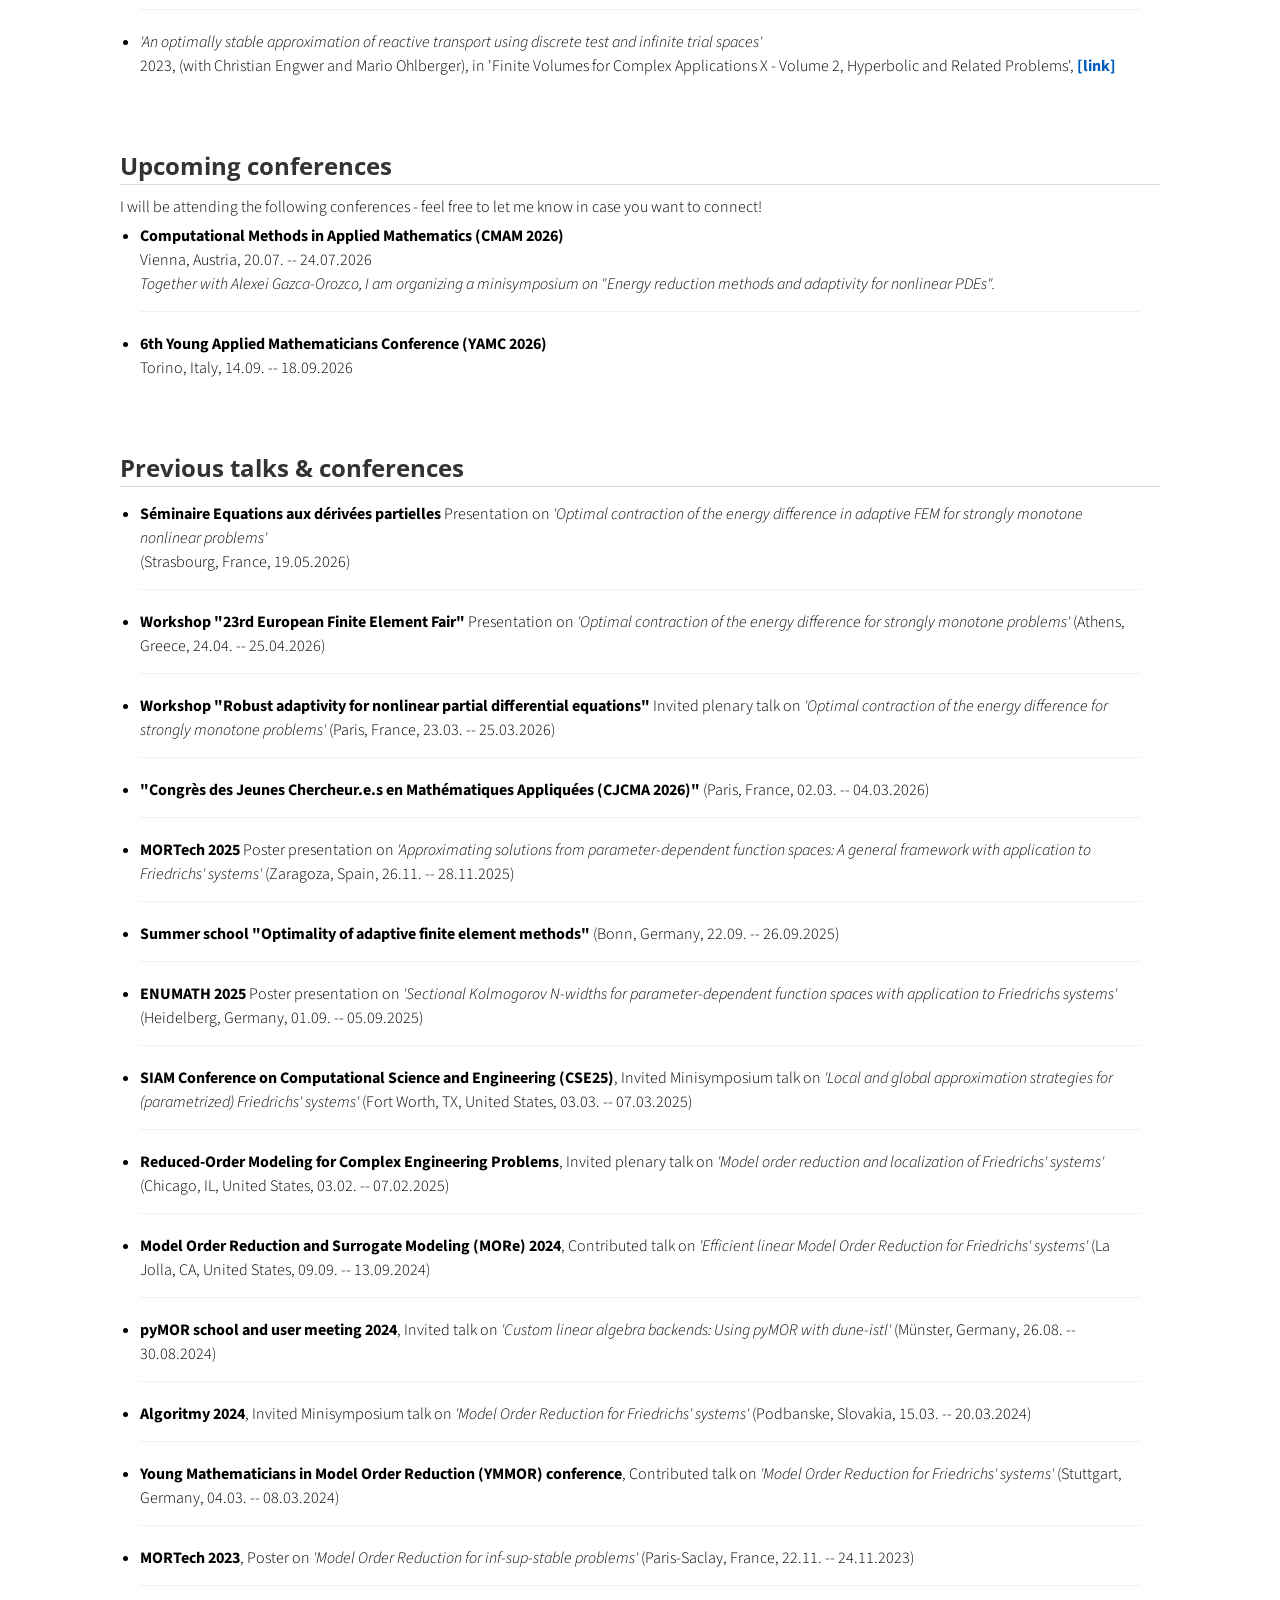
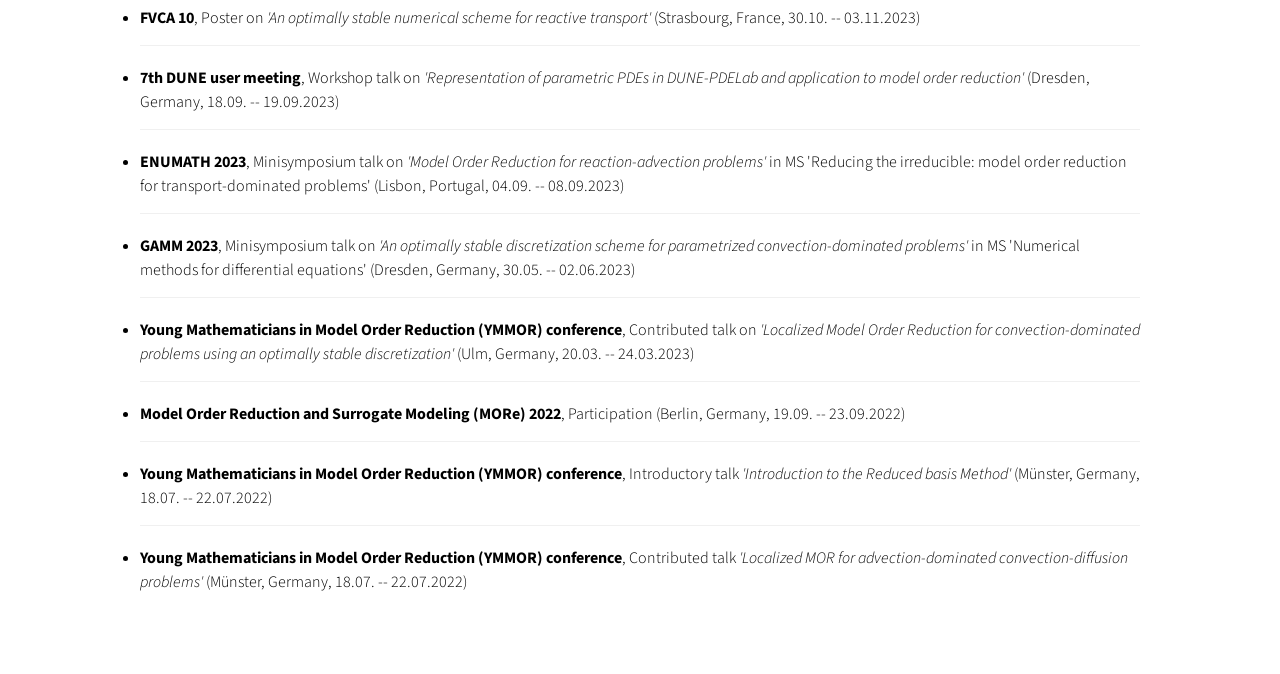
==== commit e0269c7d: "Add seminar talk in Strasbourg to past talks" ====
--- a/index.html
+++ b/index.html
@@ -150,11 +150,6 @@
           I will be attending the following conferences - feel free to let me know in case you want to connect!
           <ul class="text-small-margin">
             <li>
-              <b>Séminaire Equations aux dérivées partielles </b><br>
-              Presentation on <em>'Optimal contraction of the energy difference in adaptive FEM for strongly monotone nonlinear problems'</em> <br>
-              (Strasbourg, France, 19.05.2026)
-            </li>
-            <li>
               <b>Computational Methods in Applied Mathematics (CMAM 2026)</b> <br>
               Vienna, Austria, 20.07. -- 24.07.2026 <br>
               <em>Together with Alexei Gazca-Orozco, I am organizing a minisymposium on "Energy reduction methods and adaptivity for nonlinear PDEs".</em>
@@ -169,6 +164,10 @@
           <h2 id="talks">Previous talks & conferences</h2>
           <hr>
           <ul class="text-small-margin">
+            <li>
+              <b>Séminaire Equations aux dérivées partielles </b> Presentation on <em>'Optimal contraction of the energy difference in adaptive FEM for strongly monotone nonlinear problems'</em> <br>
+              (Strasbourg, France, 19.05.2026)
+            </li>
             <li>
               <b>Workshop "23rd European Finite Element Fair"</b> Presentation on <em>'Optimal contraction of the energy difference for strongly monotone problems'</em>
               (Athens, Greece, 24.04. -- 25.04.2026)
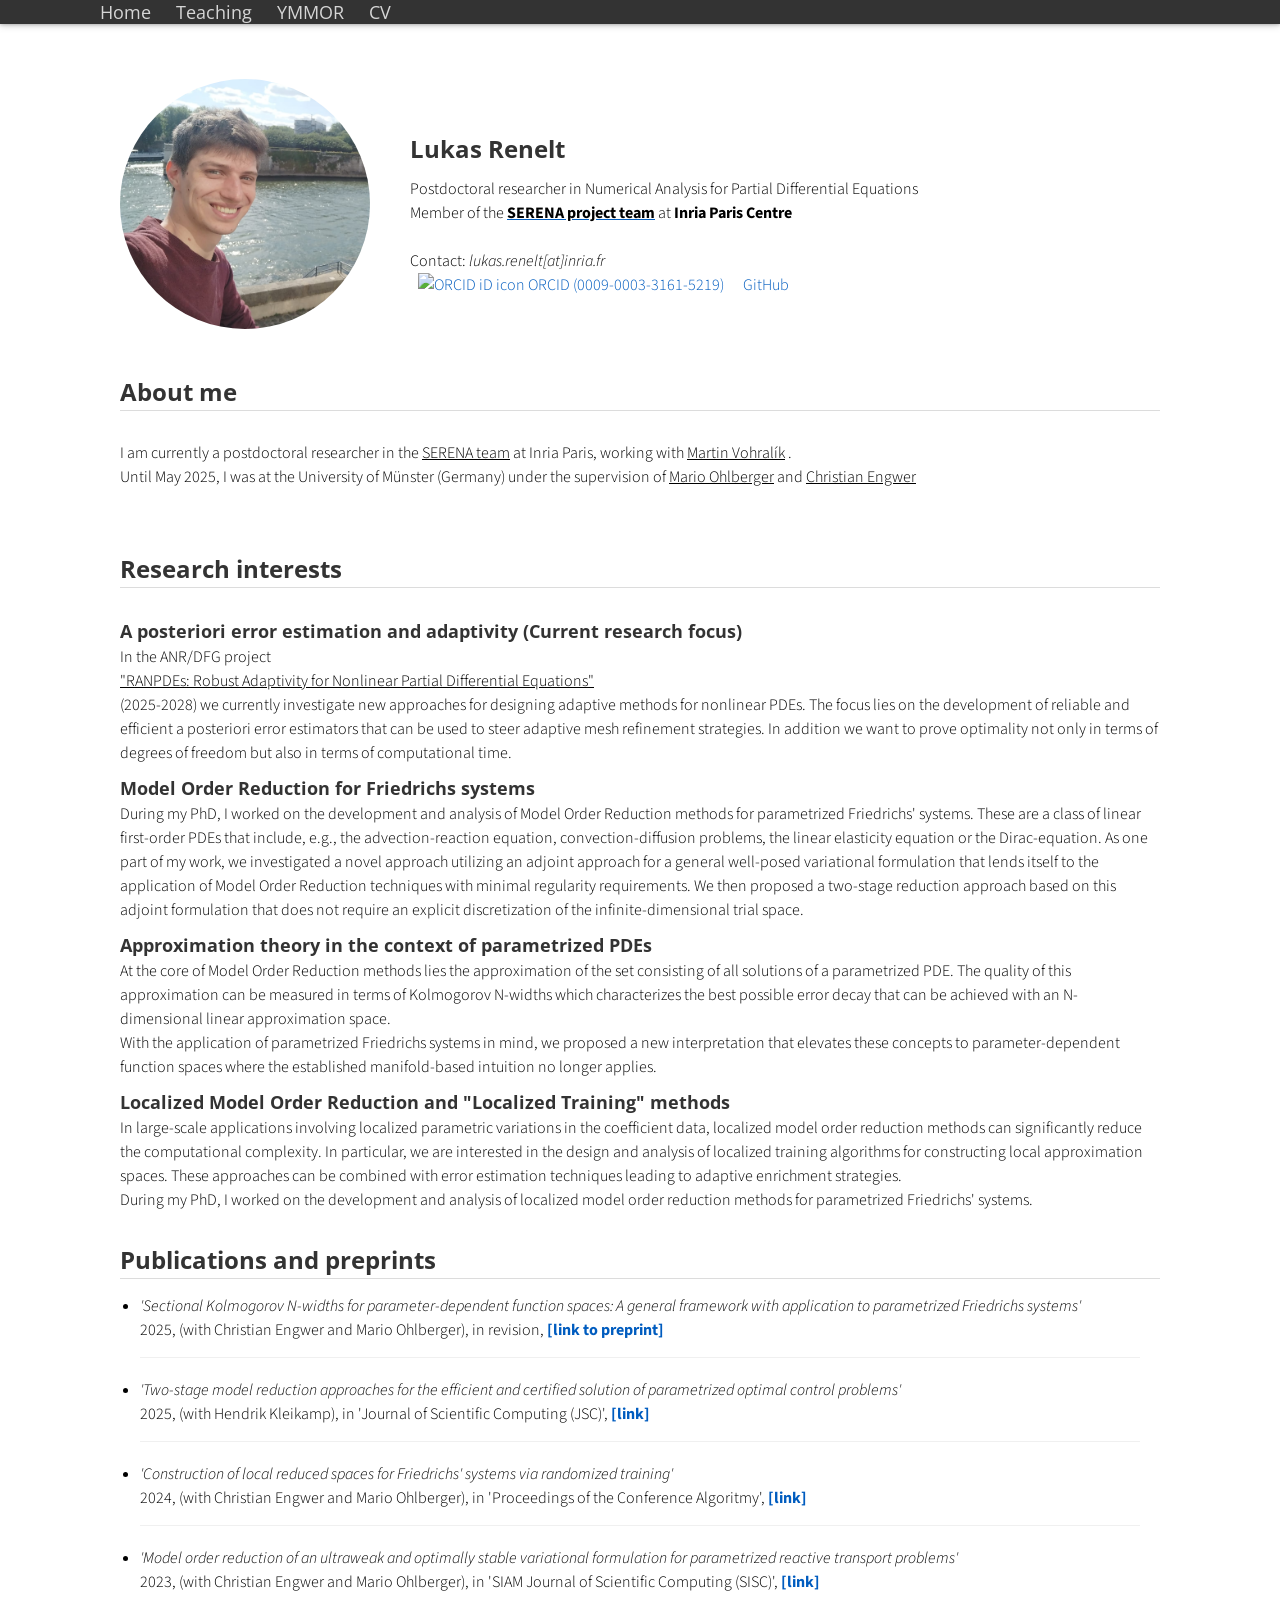
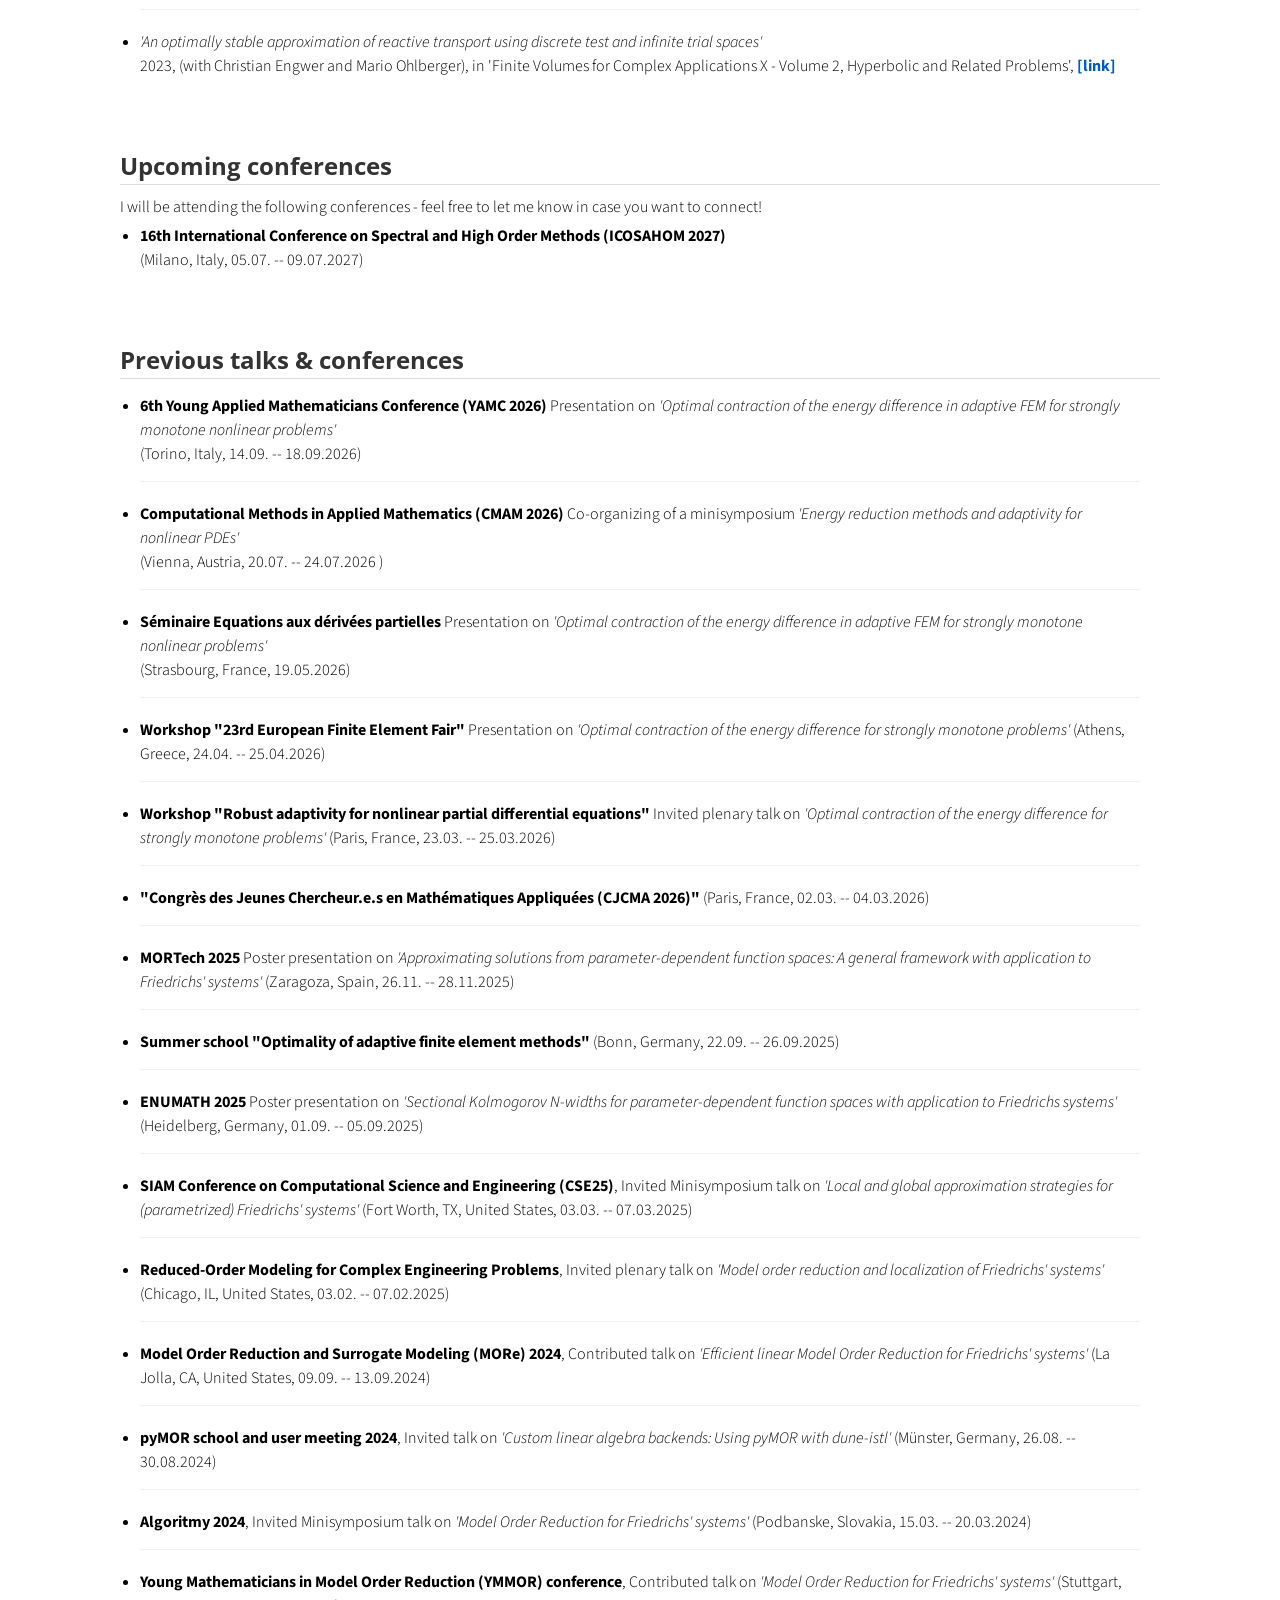
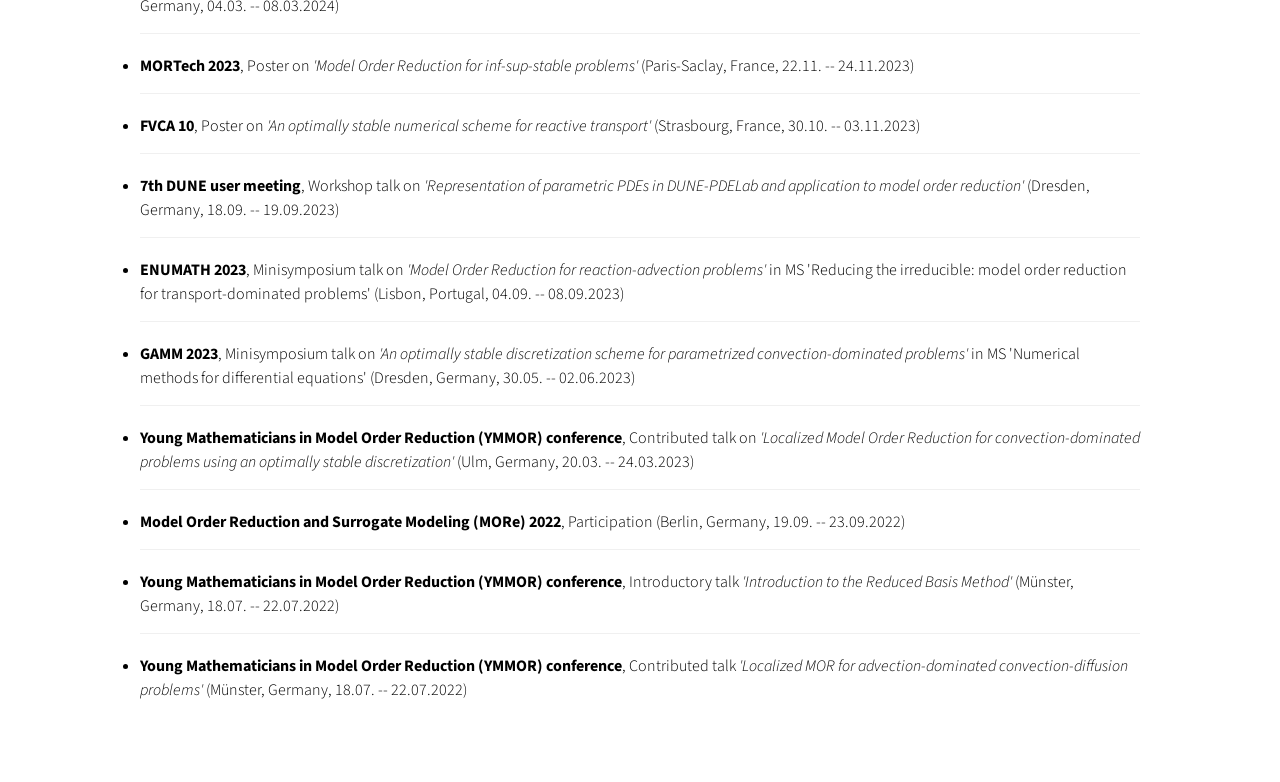
==== commit ffd40953: "Update conferences" ====
--- a/index.html
+++ b/index.html
@@ -63,6 +63,14 @@
                   alt="ORCID iD icon"/>
                  ORCID (0009-0003-3161-5219)
               </a>
+              <a
+                class="underline"
+                href="https://github.com/lrenelt"
+                target="_blank"
+                rel="noopener noreferrer"
+                style="vertical-align: top; margin-left: 1em">
+                 GitHub
+              </a>
             </p>
           </div>
         </div>
@@ -150,20 +158,24 @@
           I will be attending the following conferences - feel free to let me know in case you want to connect!
           <ul class="text-small-margin">
             <li>
-              <b>Computational Methods in Applied Mathematics (CMAM 2026)</b> <br>
-              Vienna, Austria, 20.07. -- 24.07.2026 <br>
-              <em>Together with Alexei Gazca-Orozco, I am organizing a minisymposium on "Energy reduction methods and adaptivity for nonlinear PDEs".</em>
+            <b>16th International Conference on Spectral and High Order Methods (ICOSAHOM 2027)</b>
+            <br>(Milano, Italy, 05.07. -- 09.07.2027) 
+            </li>
+          </ul>
+
+
+          <h2 id="talks">Previous talks & conferences</h2>
+          <hr>
+          <ul class="text-small-margin">
+            <li>
+              <b>6th Young Applied Mathematicians Conference (YAMC 2026)</b> Presentation on <em>'Optimal contraction of the energy difference in adaptive FEM for strongly monotone nonlinear problems'</em><br>
+              (Torino, Italy, 14.09. -- 18.09.2026) 
             </li> 
             <li>
-              <b>6th Young Applied Mathematicians Conference (YAMC 2026)</b> <br>
-              Torino, Italy, 14.09. -- 18.09.2026 <br>
-            </li>            
-          </ul>
-
-
-          <h2 id="talks">Previous talks & conferences</h2>
-          <hr>
-          <ul class="text-small-margin">
+              <b>Computational Methods in Applied Mathematics (CMAM 2026)</b>
+              Co-organizing of a minisymposium <em>'Energy reduction methods and adaptivity for nonlinear PDEs'</em><br>
+              (Vienna, Austria, 20.07. -- 24.07.2026 )
+            </li>  
             <li>
               <b>Séminaire Equations aux dérivées partielles </b> Presentation on <em>'Optimal contraction of the energy difference in adaptive FEM for strongly monotone nonlinear problems'</em> <br>
               (Strasbourg, France, 19.05.2026)
@@ -228,7 +240,7 @@
               <b>Model Order Reduction and Surrogate Modeling (MORe) 2022</b>, Participation (Berlin, Germany, 19.09. -- 23.09.2022)
             </li>
             <li>
-              <b>Young Mathematicians in Model Order Reduction (YMMOR) conference</b>, Introductory talk <em>'Introduction to the Reduced basis Method'</em> (Münster, Germany, 18.07. -- 22.07.2022)
+              <b>Young Mathematicians in Model Order Reduction (YMMOR) conference</b>, Introductory talk <em>'Introduction to the Reduced Basis Method'</em> (Münster, Germany, 18.07. -- 22.07.2022)
             </li>
             <li>
               <b>Young Mathematicians in Model Order Reduction (YMMOR) conference</b>, Contributed talk <em>'Localized MOR for advection-dominated convection-diffusion problems'</em> (Münster, Germany, 18.07. -- 22.07.2022)
